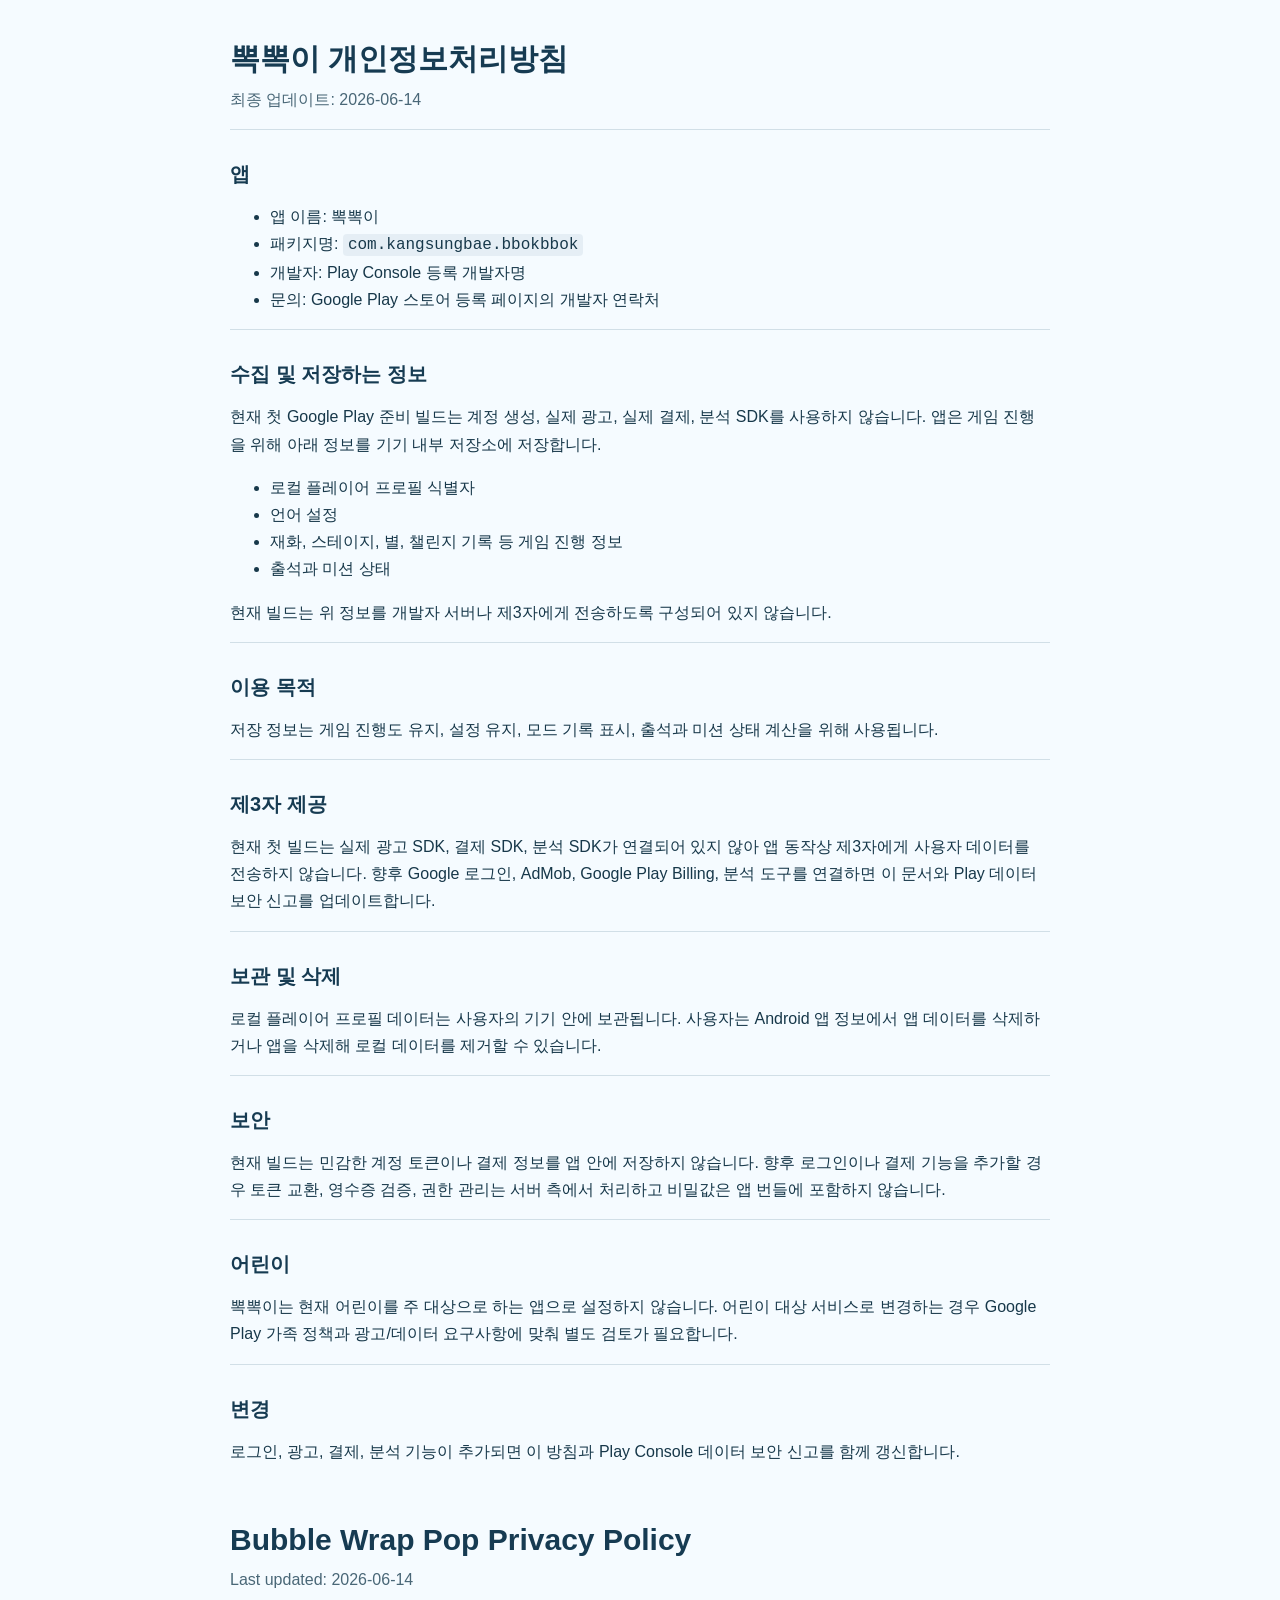
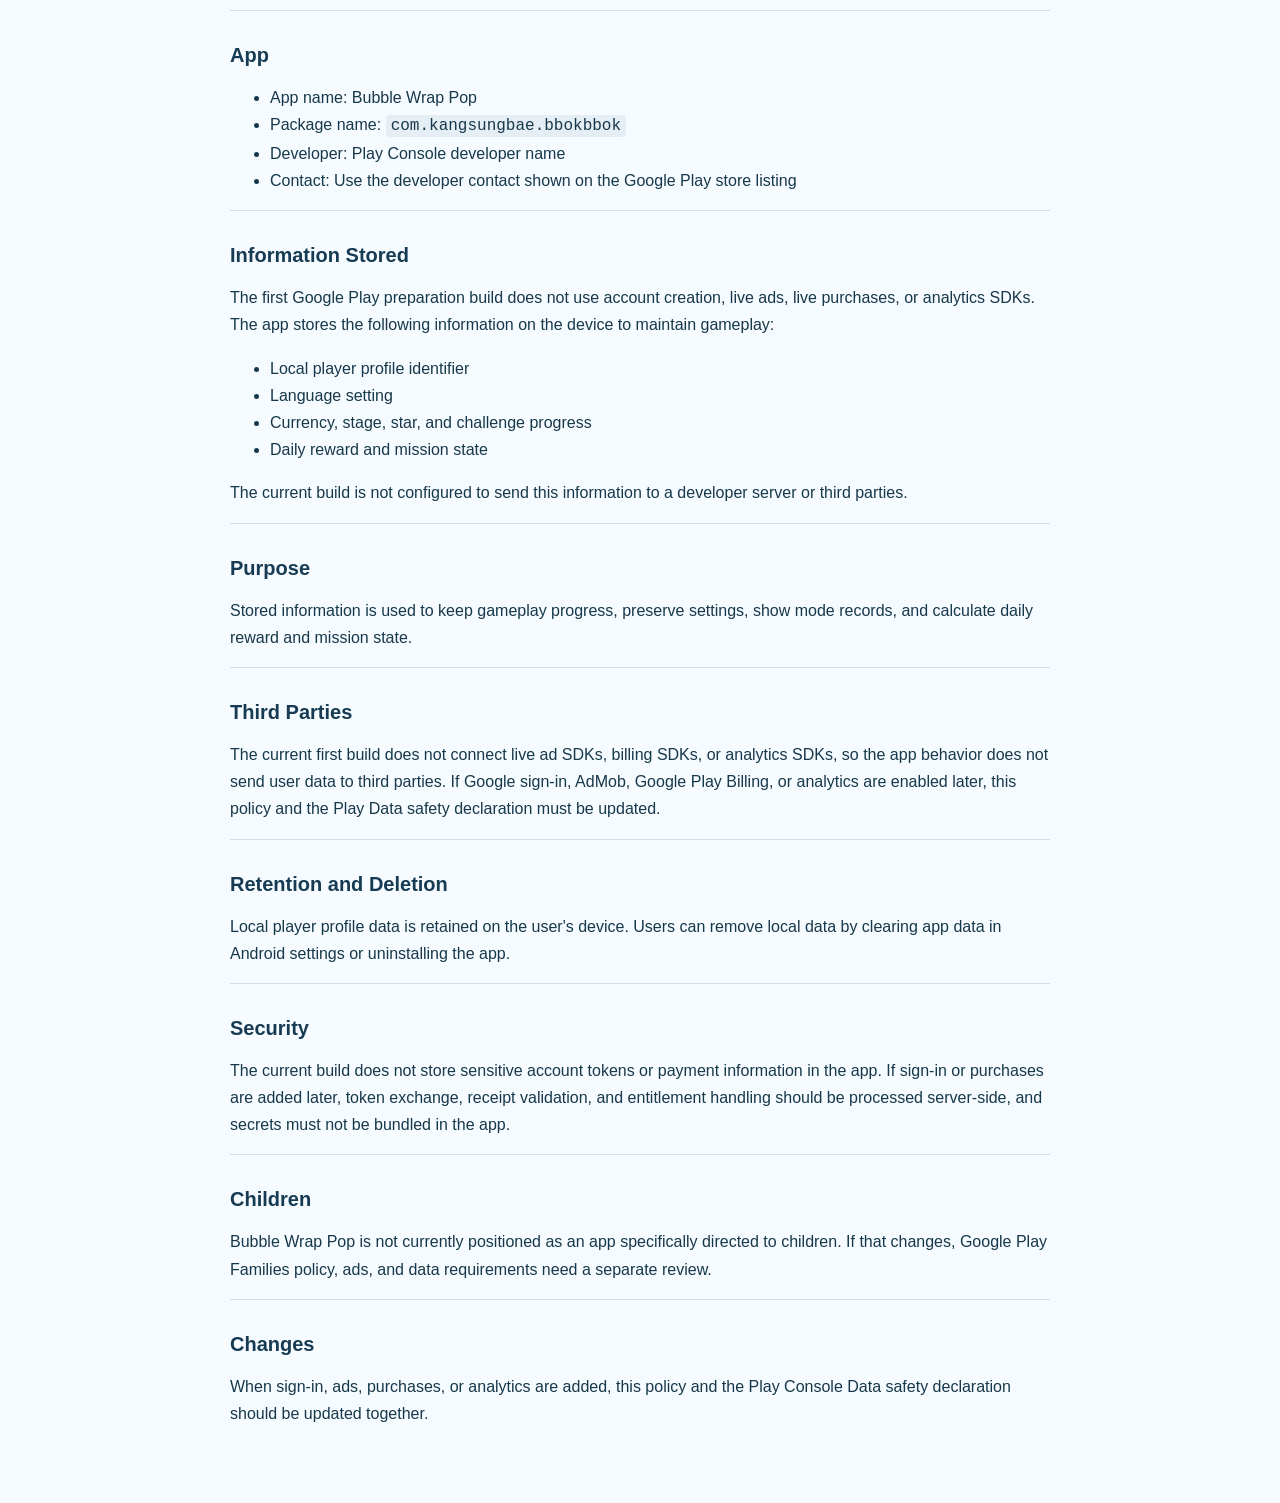
==== privacy-policy.html @ 3cdacb24 "Deploy Google Play release prep build" ====
<!doctype html>
<html lang="ko">
  <head>
    <meta charset="utf-8" />
    <meta name="viewport" content="width=device-width, initial-scale=1" />
    <title>뽁뽁이 개인정보처리방침</title>
    <style>
      :root {
        color: #17384a;
        background: #f5fbff;
        font-family: -apple-system, BlinkMacSystemFont, "Segoe UI", sans-serif;
      }
      body {
        margin: 0;
      }
      main {
        box-sizing: border-box;
        margin: 0 auto;
        max-width: 860px;
        padding: 40px 20px 64px;
      }
      h1, h2 {
        color: #163b52;
        line-height: 1.25;
      }
      h1 {
        font-size: 30px;
        margin: 0 0 8px;
      }
      h2 {
        font-size: 20px;
        margin: 32px 0 10px;
      }
      p, li {
        font-size: 16px;
        line-height: 1.7;
      }
      .updated {
        color: #496777;
        margin-top: 0;
      }
      section {
        border-top: 1px solid rgba(44, 95, 122, 0.18);
      }
      code {
        background: rgba(44, 95, 122, 0.08);
        border-radius: 4px;
        padding: 2px 5px;
      }
      .english {
        margin-top: 56px;
      }
    </style>
  </head>
  <body>
    <main>
      <h1>뽁뽁이 개인정보처리방침</h1>
      <p class="updated">최종 업데이트: 2026-06-14</p>

      <section>
        <h2>앱</h2>
        <ul>
          <li>앱 이름: 뽁뽁이</li>
          <li>패키지명: <code>com.kangsungbae.bbokbbok</code></li>
          <li>개발자: Play Console 등록 개발자명</li>
          <li>문의: Google Play 스토어 등록 페이지의 개발자 연락처</li>
        </ul>
      </section>

      <section>
        <h2>수집 및 저장하는 정보</h2>
        <p>현재 첫 Google Play 준비 빌드는 계정 생성, 실제 광고, 실제 결제, 분석 SDK를 사용하지 않습니다. 앱은 게임 진행을 위해 아래 정보를 기기 내부 저장소에 저장합니다.</p>
        <ul>
          <li>로컬 플레이어 프로필 식별자</li>
          <li>언어 설정</li>
          <li>재화, 스테이지, 별, 챌린지 기록 등 게임 진행 정보</li>
          <li>출석과 미션 상태</li>
        </ul>
        <p>현재 빌드는 위 정보를 개발자 서버나 제3자에게 전송하도록 구성되어 있지 않습니다.</p>
      </section>

      <section>
        <h2>이용 목적</h2>
        <p>저장 정보는 게임 진행도 유지, 설정 유지, 모드 기록 표시, 출석과 미션 상태 계산을 위해 사용됩니다.</p>
      </section>

      <section>
        <h2>제3자 제공</h2>
        <p>현재 첫 빌드는 실제 광고 SDK, 결제 SDK, 분석 SDK가 연결되어 있지 않아 앱 동작상 제3자에게 사용자 데이터를 전송하지 않습니다. 향후 Google 로그인, AdMob, Google Play Billing, 분석 도구를 연결하면 이 문서와 Play 데이터 보안 신고를 업데이트합니다.</p>
      </section>

      <section>
        <h2>보관 및 삭제</h2>
        <p>로컬 플레이어 프로필 데이터는 사용자의 기기 안에 보관됩니다. 사용자는 Android 앱 정보에서 앱 데이터를 삭제하거나 앱을 삭제해 로컬 데이터를 제거할 수 있습니다.</p>
      </section>

      <section>
        <h2>보안</h2>
        <p>현재 빌드는 민감한 계정 토큰이나 결제 정보를 앱 안에 저장하지 않습니다. 향후 로그인이나 결제 기능을 추가할 경우 토큰 교환, 영수증 검증, 권한 관리는 서버 측에서 처리하고 비밀값은 앱 번들에 포함하지 않습니다.</p>
      </section>

      <section>
        <h2>어린이</h2>
        <p>뽁뽁이는 현재 어린이를 주 대상으로 하는 앱으로 설정하지 않습니다. 어린이 대상 서비스로 변경하는 경우 Google Play 가족 정책과 광고/데이터 요구사항에 맞춰 별도 검토가 필요합니다.</p>
      </section>

      <section>
        <h2>변경</h2>
        <p>로그인, 광고, 결제, 분석 기능이 추가되면 이 방침과 Play Console 데이터 보안 신고를 함께 갱신합니다.</p>
      </section>

      <div class="english" lang="en">
        <h1>Bubble Wrap Pop Privacy Policy</h1>
        <p class="updated">Last updated: 2026-06-14</p>

        <section>
          <h2>App</h2>
          <ul>
            <li>App name: Bubble Wrap Pop</li>
            <li>Package name: <code>com.kangsungbae.bbokbbok</code></li>
            <li>Developer: Play Console developer name</li>
            <li>Contact: Use the developer contact shown on the Google Play store listing</li>
          </ul>
        </section>

        <section>
          <h2>Information Stored</h2>
          <p>The first Google Play preparation build does not use account creation, live ads, live purchases, or analytics SDKs. The app stores the following information on the device to maintain gameplay:</p>
          <ul>
            <li>Local player profile identifier</li>
            <li>Language setting</li>
            <li>Currency, stage, star, and challenge progress</li>
            <li>Daily reward and mission state</li>
          </ul>
          <p>The current build is not configured to send this information to a developer server or third parties.</p>
        </section>

        <section>
          <h2>Purpose</h2>
          <p>Stored information is used to keep gameplay progress, preserve settings, show mode records, and calculate daily reward and mission state.</p>
        </section>

        <section>
          <h2>Third Parties</h2>
          <p>The current first build does not connect live ad SDKs, billing SDKs, or analytics SDKs, so the app behavior does not send user data to third parties. If Google sign-in, AdMob, Google Play Billing, or analytics are enabled later, this policy and the Play Data safety declaration must be updated.</p>
        </section>

        <section>
          <h2>Retention and Deletion</h2>
          <p>Local player profile data is retained on the user's device. Users can remove local data by clearing app data in Android settings or uninstalling the app.</p>
        </section>

        <section>
          <h2>Security</h2>
          <p>The current build does not store sensitive account tokens or payment information in the app. If sign-in or purchases are added later, token exchange, receipt validation, and entitlement handling should be processed server-side, and secrets must not be bundled in the app.</p>
        </section>

        <section>
          <h2>Children</h2>
          <p>Bubble Wrap Pop is not currently positioned as an app specifically directed to children. If that changes, Google Play Families policy, ads, and data requirements need a separate review.</p>
        </section>

        <section>
          <h2>Changes</h2>
          <p>When sign-in, ads, purchases, or analytics are added, this policy and the Play Console Data safety declaration should be updated together.</p>
        </section>
      </div>
    </main>
  </body>
</html>
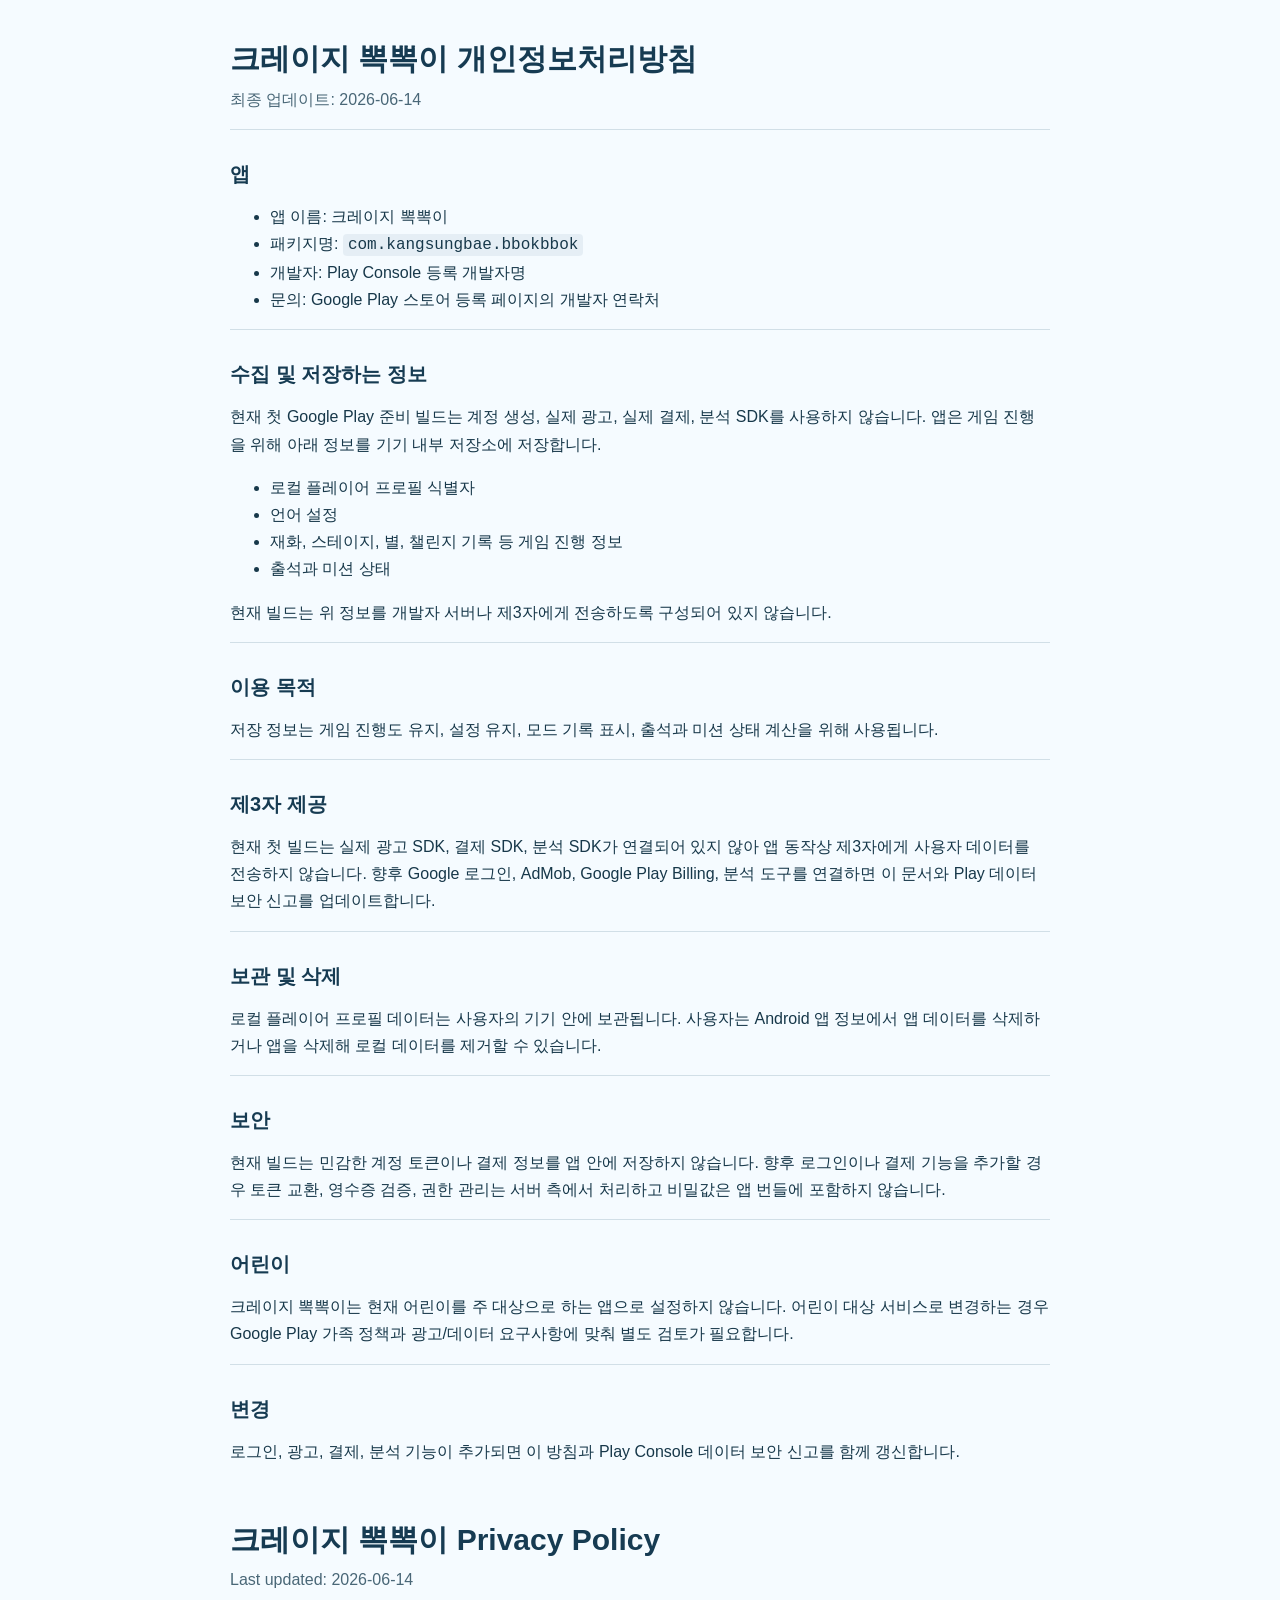
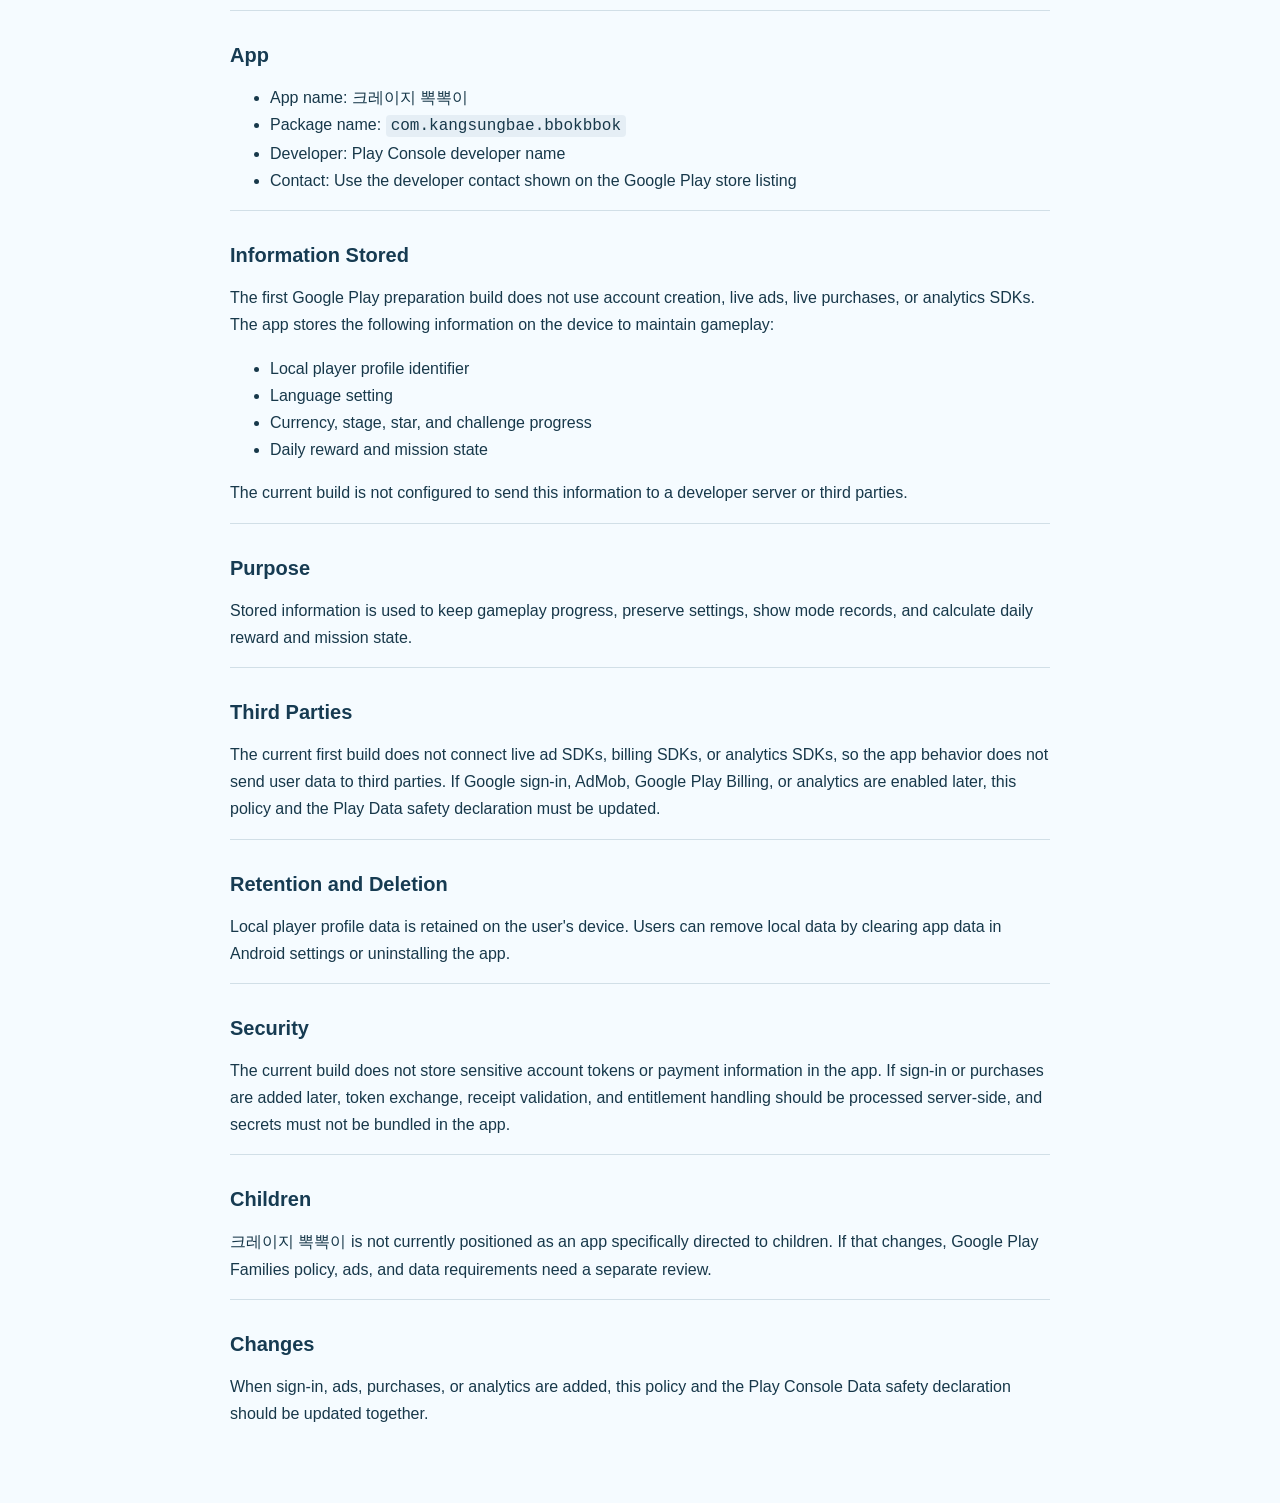
==== commit 1a50fc9e: "Deploy home logo title fix" ====
--- a/privacy-policy.html
+++ b/privacy-policy.html
@@ -3,7 +3,7 @@
   <head>
     <meta charset="utf-8" />
     <meta name="viewport" content="width=device-width, initial-scale=1" />
-    <title>뽁뽁이 개인정보처리방침</title>
+    <title>크레이지 뽁뽁이 개인정보처리방침</title>
     <style>
       :root {
         color: #17384a;
@@ -54,13 +54,13 @@
   </head>
   <body>
     <main>
-      <h1>뽁뽁이 개인정보처리방침</h1>
+      <h1>크레이지 뽁뽁이 개인정보처리방침</h1>
       <p class="updated">최종 업데이트: 2026-06-14</p>
 
       <section>
         <h2>앱</h2>
         <ul>
-          <li>앱 이름: 뽁뽁이</li>
+          <li>앱 이름: 크레이지 뽁뽁이</li>
           <li>패키지명: <code>com.kangsungbae.bbokbbok</code></li>
           <li>개발자: Play Console 등록 개발자명</li>
           <li>문의: Google Play 스토어 등록 페이지의 개발자 연락처</li>
@@ -101,7 +101,7 @@
 
       <section>
         <h2>어린이</h2>
-        <p>뽁뽁이는 현재 어린이를 주 대상으로 하는 앱으로 설정하지 않습니다. 어린이 대상 서비스로 변경하는 경우 Google Play 가족 정책과 광고/데이터 요구사항에 맞춰 별도 검토가 필요합니다.</p>
+        <p>크레이지 뽁뽁이는 현재 어린이를 주 대상으로 하는 앱으로 설정하지 않습니다. 어린이 대상 서비스로 변경하는 경우 Google Play 가족 정책과 광고/데이터 요구사항에 맞춰 별도 검토가 필요합니다.</p>
       </section>
 
       <section>
@@ -110,13 +110,13 @@
       </section>
 
       <div class="english" lang="en">
-        <h1>Bubble Wrap Pop Privacy Policy</h1>
+        <h1>크레이지 뽁뽁이 Privacy Policy</h1>
         <p class="updated">Last updated: 2026-06-14</p>
 
         <section>
           <h2>App</h2>
           <ul>
-            <li>App name: Bubble Wrap Pop</li>
+            <li>App name: 크레이지 뽁뽁이</li>
             <li>Package name: <code>com.kangsungbae.bbokbbok</code></li>
             <li>Developer: Play Console developer name</li>
             <li>Contact: Use the developer contact shown on the Google Play store listing</li>
@@ -157,7 +157,7 @@
 
         <section>
           <h2>Children</h2>
-          <p>Bubble Wrap Pop is not currently positioned as an app specifically directed to children. If that changes, Google Play Families policy, ads, and data requirements need a separate review.</p>
+          <p>크레이지 뽁뽁이 is not currently positioned as an app specifically directed to children. If that changes, Google Play Families policy, ads, and data requirements need a separate review.</p>
         </section>
 
         <section>
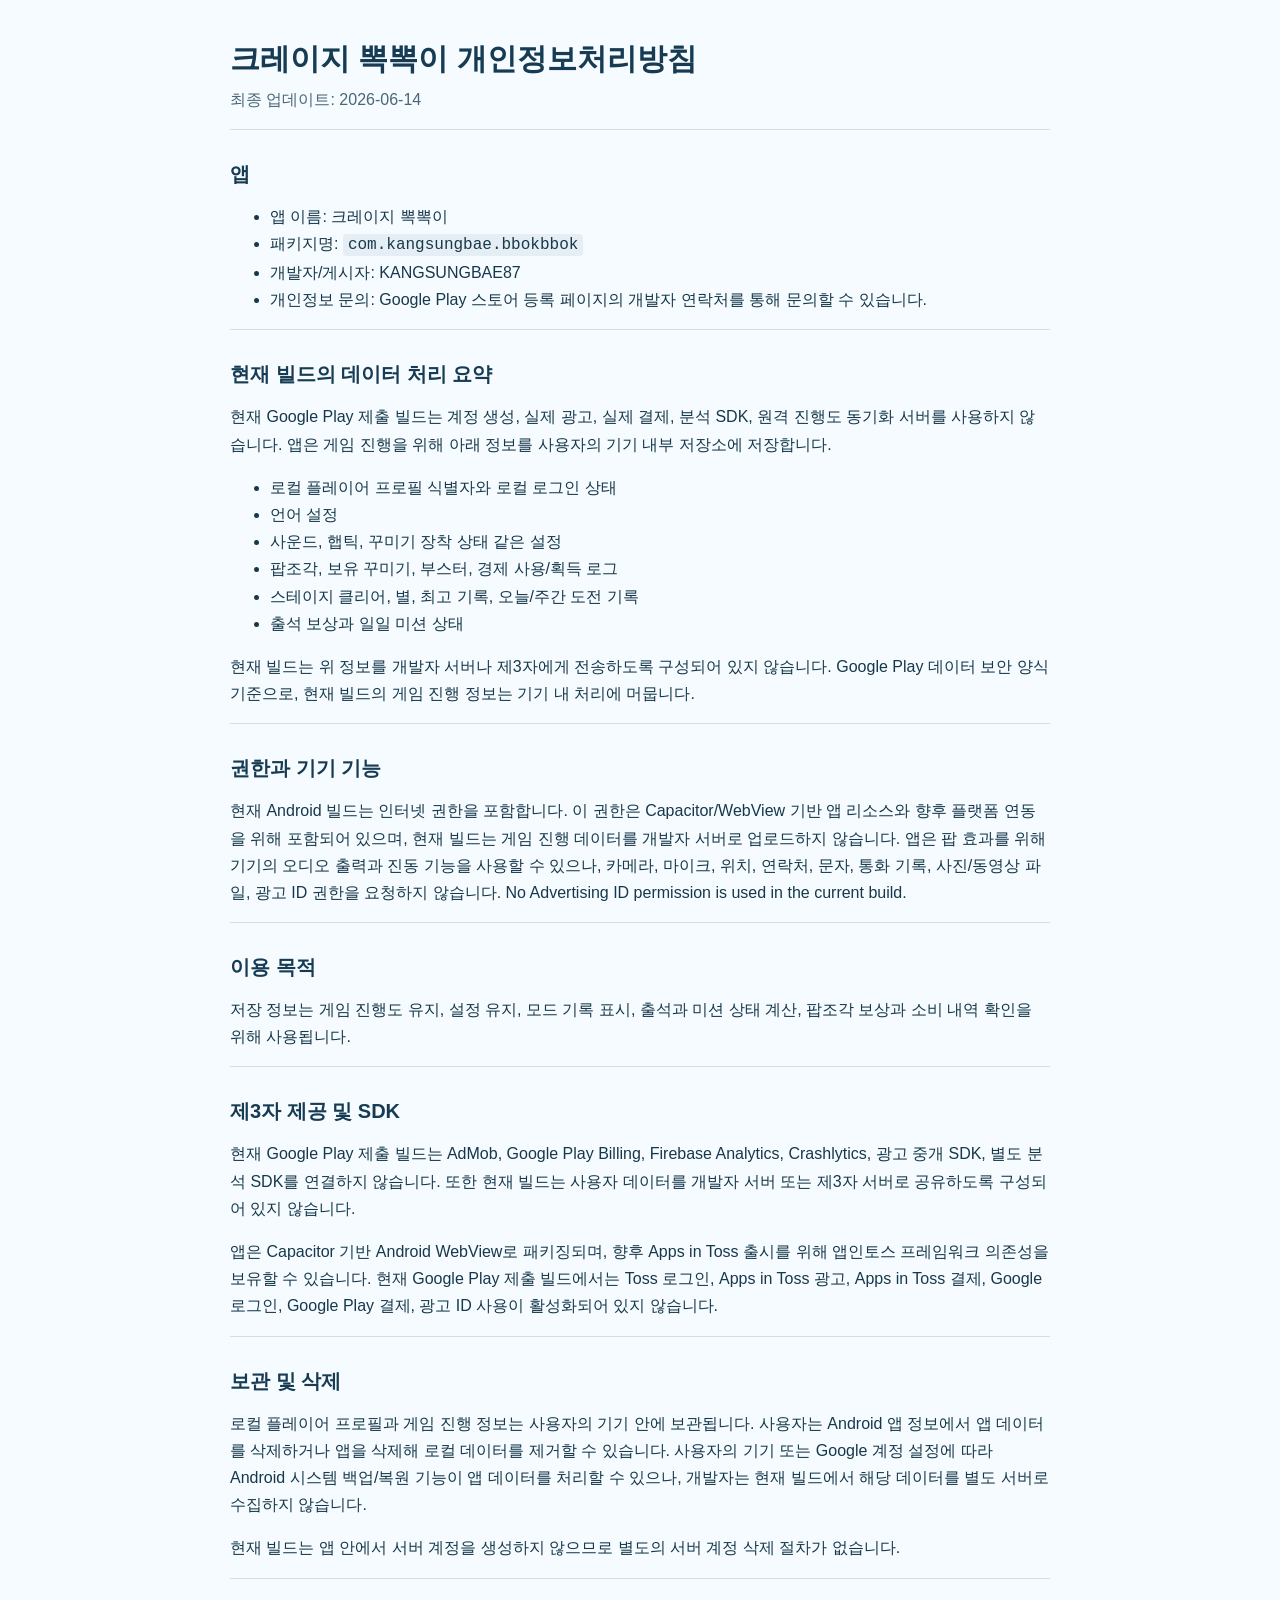
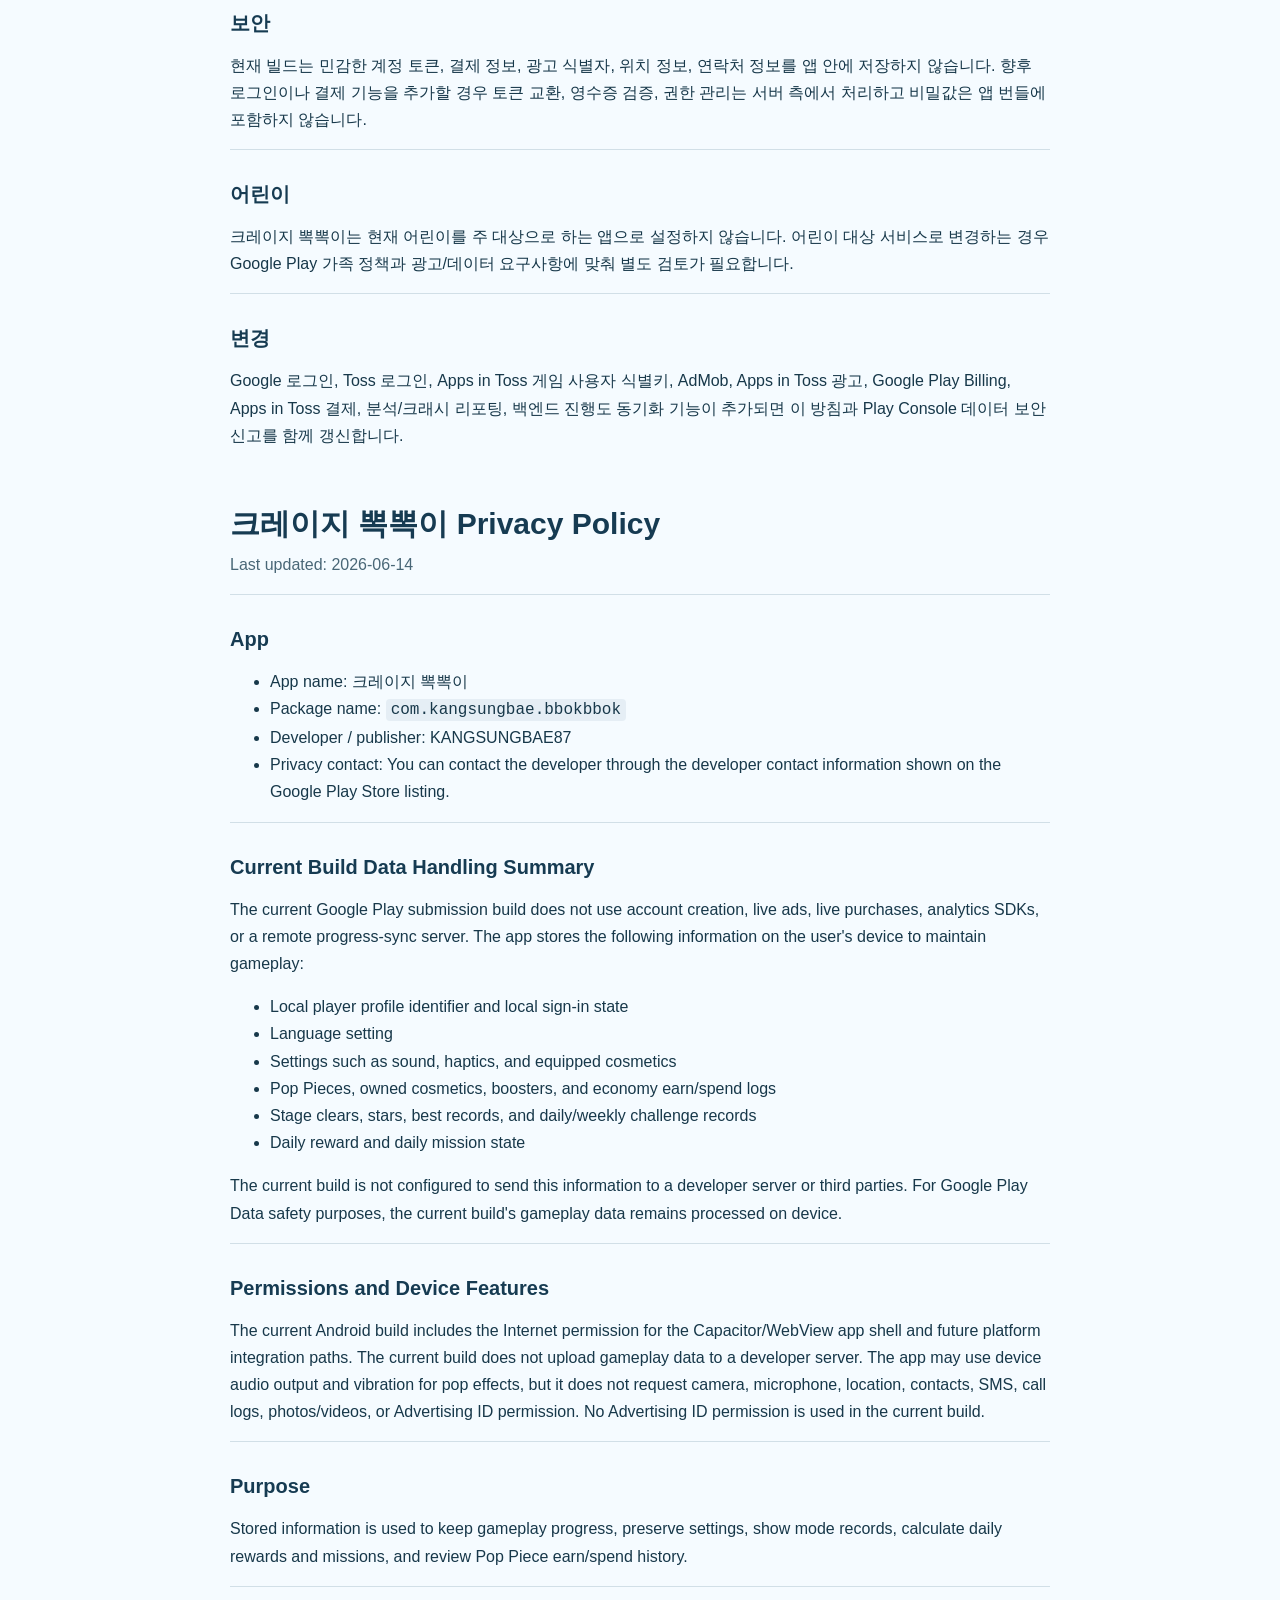
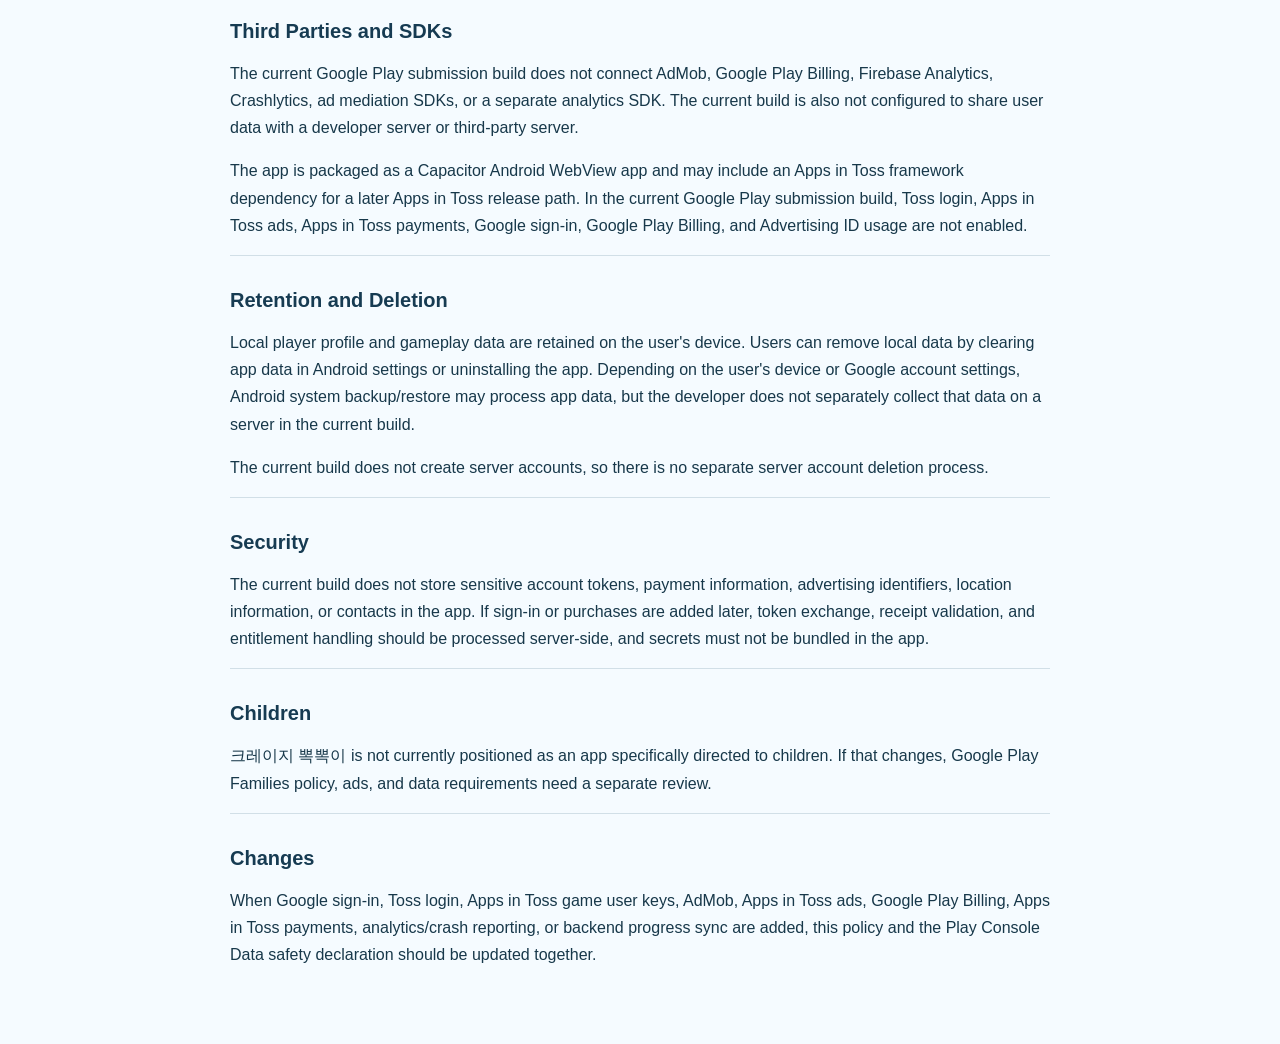
==== commit eb372b0f: "Update Google Play privacy policy" ====
--- a/privacy-policy.html
+++ b/privacy-policy.html
@@ -62,41 +62,50 @@
         <ul>
           <li>앱 이름: 크레이지 뽁뽁이</li>
           <li>패키지명: <code>com.kangsungbae.bbokbbok</code></li>
-          <li>개발자: Play Console 등록 개발자명</li>
-          <li>문의: Google Play 스토어 등록 페이지의 개발자 연락처</li>
+          <li>개발자/게시자: KANGSUNGBAE87</li>
+          <li>개인정보 문의: Google Play 스토어 등록 페이지의 개발자 연락처를 통해 문의할 수 있습니다.</li>
         </ul>
       </section>
 
       <section>
-        <h2>수집 및 저장하는 정보</h2>
-        <p>현재 첫 Google Play 준비 빌드는 계정 생성, 실제 광고, 실제 결제, 분석 SDK를 사용하지 않습니다. 앱은 게임 진행을 위해 아래 정보를 기기 내부 저장소에 저장합니다.</p>
+        <h2>현재 빌드의 데이터 처리 요약</h2>
+        <p>현재 Google Play 제출 빌드는 계정 생성, 실제 광고, 실제 결제, 분석 SDK, 원격 진행도 동기화 서버를 사용하지 않습니다. 앱은 게임 진행을 위해 아래 정보를 사용자의 기기 내부 저장소에 저장합니다.</p>
         <ul>
-          <li>로컬 플레이어 프로필 식별자</li>
+          <li>로컬 플레이어 프로필 식별자와 로컬 로그인 상태</li>
           <li>언어 설정</li>
-          <li>재화, 스테이지, 별, 챌린지 기록 등 게임 진행 정보</li>
-          <li>출석과 미션 상태</li>
+          <li>사운드, 햅틱, 꾸미기 장착 상태 같은 설정</li>
+          <li>팝조각, 보유 꾸미기, 부스터, 경제 사용/획득 로그</li>
+          <li>스테이지 클리어, 별, 최고 기록, 오늘/주간 도전 기록</li>
+          <li>출석 보상과 일일 미션 상태</li>
         </ul>
-        <p>현재 빌드는 위 정보를 개발자 서버나 제3자에게 전송하도록 구성되어 있지 않습니다.</p>
+        <p>현재 빌드는 위 정보를 개발자 서버나 제3자에게 전송하도록 구성되어 있지 않습니다. Google Play 데이터 보안 양식 기준으로, 현재 빌드의 게임 진행 정보는 기기 내 처리에 머뭅니다.</p>
+      </section>
+
+      <section>
+        <h2>권한과 기기 기능</h2>
+        <p>현재 Android 빌드는 인터넷 권한을 포함합니다. 이 권한은 Capacitor/WebView 기반 앱 리소스와 향후 플랫폼 연동을 위해 포함되어 있으며, 현재 빌드는 게임 진행 데이터를 개발자 서버로 업로드하지 않습니다. 앱은 팝 효과를 위해 기기의 오디오 출력과 진동 기능을 사용할 수 있으나, 카메라, 마이크, 위치, 연락처, 문자, 통화 기록, 사진/동영상 파일, 광고 ID 권한을 요청하지 않습니다. No Advertising ID permission is used in the current build.</p>
       </section>
 
       <section>
         <h2>이용 목적</h2>
-        <p>저장 정보는 게임 진행도 유지, 설정 유지, 모드 기록 표시, 출석과 미션 상태 계산을 위해 사용됩니다.</p>
+        <p>저장 정보는 게임 진행도 유지, 설정 유지, 모드 기록 표시, 출석과 미션 상태 계산, 팝조각 보상과 소비 내역 확인을 위해 사용됩니다.</p>
       </section>
 
       <section>
-        <h2>제3자 제공</h2>
-        <p>현재 첫 빌드는 실제 광고 SDK, 결제 SDK, 분석 SDK가 연결되어 있지 않아 앱 동작상 제3자에게 사용자 데이터를 전송하지 않습니다. 향후 Google 로그인, AdMob, Google Play Billing, 분석 도구를 연결하면 이 문서와 Play 데이터 보안 신고를 업데이트합니다.</p>
+        <h2>제3자 제공 및 SDK</h2>
+        <p>현재 Google Play 제출 빌드는 AdMob, Google Play Billing, Firebase Analytics, Crashlytics, 광고 중개 SDK, 별도 분석 SDK를 연결하지 않습니다. 또한 현재 빌드는 사용자 데이터를 개발자 서버 또는 제3자 서버로 공유하도록 구성되어 있지 않습니다.</p>
+        <p>앱은 Capacitor 기반 Android WebView로 패키징되며, 향후 Apps in Toss 출시를 위해 앱인토스 프레임워크 의존성을 보유할 수 있습니다. 현재 Google Play 제출 빌드에서는 Toss 로그인, Apps in Toss 광고, Apps in Toss 결제, Google 로그인, Google Play 결제, 광고 ID 사용이 활성화되어 있지 않습니다.</p>
       </section>
 
       <section>
         <h2>보관 및 삭제</h2>
-        <p>로컬 플레이어 프로필 데이터는 사용자의 기기 안에 보관됩니다. 사용자는 Android 앱 정보에서 앱 데이터를 삭제하거나 앱을 삭제해 로컬 데이터를 제거할 수 있습니다.</p>
+        <p>로컬 플레이어 프로필과 게임 진행 정보는 사용자의 기기 안에 보관됩니다. 사용자는 Android 앱 정보에서 앱 데이터를 삭제하거나 앱을 삭제해 로컬 데이터를 제거할 수 있습니다. 사용자의 기기 또는 Google 계정 설정에 따라 Android 시스템 백업/복원 기능이 앱 데이터를 처리할 수 있으나, 개발자는 현재 빌드에서 해당 데이터를 별도 서버로 수집하지 않습니다.</p>
+        <p>현재 빌드는 앱 안에서 서버 계정을 생성하지 않으므로 별도의 서버 계정 삭제 절차가 없습니다.</p>
       </section>
 
       <section>
         <h2>보안</h2>
-        <p>현재 빌드는 민감한 계정 토큰이나 결제 정보를 앱 안에 저장하지 않습니다. 향후 로그인이나 결제 기능을 추가할 경우 토큰 교환, 영수증 검증, 권한 관리는 서버 측에서 처리하고 비밀값은 앱 번들에 포함하지 않습니다.</p>
+        <p>현재 빌드는 민감한 계정 토큰, 결제 정보, 광고 식별자, 위치 정보, 연락처 정보를 앱 안에 저장하지 않습니다. 향후 로그인이나 결제 기능을 추가할 경우 토큰 교환, 영수증 검증, 권한 관리는 서버 측에서 처리하고 비밀값은 앱 번들에 포함하지 않습니다.</p>
       </section>
 
       <section>
@@ -106,7 +115,7 @@
 
       <section>
         <h2>변경</h2>
-        <p>로그인, 광고, 결제, 분석 기능이 추가되면 이 방침과 Play Console 데이터 보안 신고를 함께 갱신합니다.</p>
+        <p>Google 로그인, Toss 로그인, Apps in Toss 게임 사용자 식별키, AdMob, Apps in Toss 광고, Google Play Billing, Apps in Toss 결제, 분석/크래시 리포팅, 백엔드 진행도 동기화 기능이 추가되면 이 방침과 Play Console 데이터 보안 신고를 함께 갱신합니다.</p>
       </section>
 
       <div class="english" lang="en">
@@ -118,41 +127,50 @@
           <ul>
             <li>App name: 크레이지 뽁뽁이</li>
             <li>Package name: <code>com.kangsungbae.bbokbbok</code></li>
-            <li>Developer: Play Console developer name</li>
-            <li>Contact: Use the developer contact shown on the Google Play store listing</li>
+            <li>Developer / publisher: KANGSUNGBAE87</li>
+            <li>Privacy contact: You can contact the developer through the developer contact information shown on the Google Play Store listing.</li>
           </ul>
         </section>
 
         <section>
-          <h2>Information Stored</h2>
-          <p>The first Google Play preparation build does not use account creation, live ads, live purchases, or analytics SDKs. The app stores the following information on the device to maintain gameplay:</p>
+          <h2>Current Build Data Handling Summary</h2>
+          <p>The current Google Play submission build does not use account creation, live ads, live purchases, analytics SDKs, or a remote progress-sync server. The app stores the following information on the user's device to maintain gameplay:</p>
           <ul>
-            <li>Local player profile identifier</li>
+            <li>Local player profile identifier and local sign-in state</li>
             <li>Language setting</li>
-            <li>Currency, stage, star, and challenge progress</li>
-            <li>Daily reward and mission state</li>
+            <li>Settings such as sound, haptics, and equipped cosmetics</li>
+            <li>Pop Pieces, owned cosmetics, boosters, and economy earn/spend logs</li>
+            <li>Stage clears, stars, best records, and daily/weekly challenge records</li>
+            <li>Daily reward and daily mission state</li>
           </ul>
-          <p>The current build is not configured to send this information to a developer server or third parties.</p>
+          <p>The current build is not configured to send this information to a developer server or third parties. For Google Play Data safety purposes, the current build's gameplay data remains processed on device.</p>
+        </section>
+
+        <section>
+          <h2>Permissions and Device Features</h2>
+          <p>The current Android build includes the Internet permission for the Capacitor/WebView app shell and future platform integration paths. The current build does not upload gameplay data to a developer server. The app may use device audio output and vibration for pop effects, but it does not request camera, microphone, location, contacts, SMS, call logs, photos/videos, or Advertising ID permission. No Advertising ID permission is used in the current build.</p>
         </section>
 
         <section>
           <h2>Purpose</h2>
-          <p>Stored information is used to keep gameplay progress, preserve settings, show mode records, and calculate daily reward and mission state.</p>
+          <p>Stored information is used to keep gameplay progress, preserve settings, show mode records, calculate daily rewards and missions, and review Pop Piece earn/spend history.</p>
         </section>
 
         <section>
-          <h2>Third Parties</h2>
-          <p>The current first build does not connect live ad SDKs, billing SDKs, or analytics SDKs, so the app behavior does not send user data to third parties. If Google sign-in, AdMob, Google Play Billing, or analytics are enabled later, this policy and the Play Data safety declaration must be updated.</p>
+          <h2>Third Parties and SDKs</h2>
+          <p>The current Google Play submission build does not connect AdMob, Google Play Billing, Firebase Analytics, Crashlytics, ad mediation SDKs, or a separate analytics SDK. The current build is also not configured to share user data with a developer server or third-party server.</p>
+          <p>The app is packaged as a Capacitor Android WebView app and may include an Apps in Toss framework dependency for a later Apps in Toss release path. In the current Google Play submission build, Toss login, Apps in Toss ads, Apps in Toss payments, Google sign-in, Google Play Billing, and Advertising ID usage are not enabled.</p>
         </section>
 
         <section>
           <h2>Retention and Deletion</h2>
-          <p>Local player profile data is retained on the user's device. Users can remove local data by clearing app data in Android settings or uninstalling the app.</p>
+          <p>Local player profile and gameplay data are retained on the user's device. Users can remove local data by clearing app data in Android settings or uninstalling the app. Depending on the user's device or Google account settings, Android system backup/restore may process app data, but the developer does not separately collect that data on a server in the current build.</p>
+          <p>The current build does not create server accounts, so there is no separate server account deletion process.</p>
         </section>
 
         <section>
           <h2>Security</h2>
-          <p>The current build does not store sensitive account tokens or payment information in the app. If sign-in or purchases are added later, token exchange, receipt validation, and entitlement handling should be processed server-side, and secrets must not be bundled in the app.</p>
+          <p>The current build does not store sensitive account tokens, payment information, advertising identifiers, location information, or contacts in the app. If sign-in or purchases are added later, token exchange, receipt validation, and entitlement handling should be processed server-side, and secrets must not be bundled in the app.</p>
         </section>
 
         <section>
@@ -162,7 +180,7 @@
 
         <section>
           <h2>Changes</h2>
-          <p>When sign-in, ads, purchases, or analytics are added, this policy and the Play Console Data safety declaration should be updated together.</p>
+          <p>When Google sign-in, Toss login, Apps in Toss game user keys, AdMob, Apps in Toss ads, Google Play Billing, Apps in Toss payments, analytics/crash reporting, or backend progress sync are added, this policy and the Play Console Data safety declaration should be updated together.</p>
         </section>
       </div>
     </main>
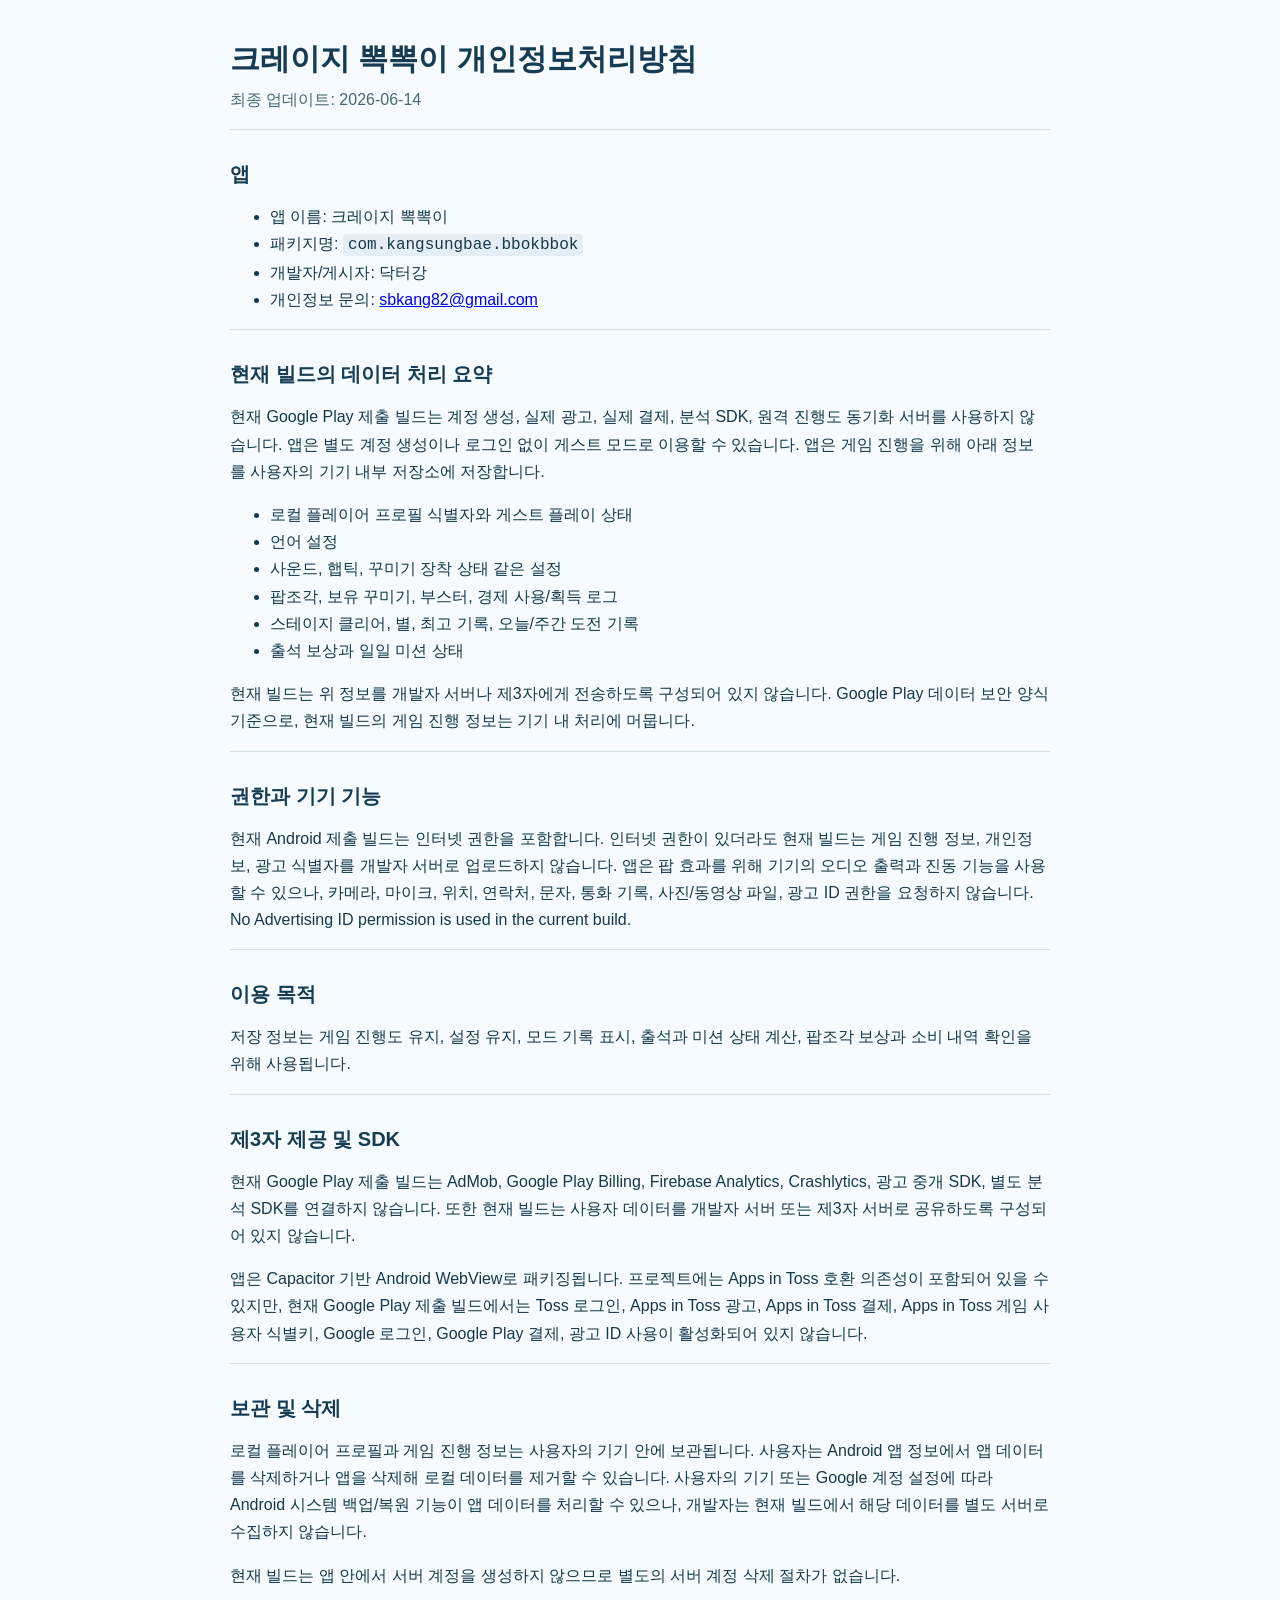
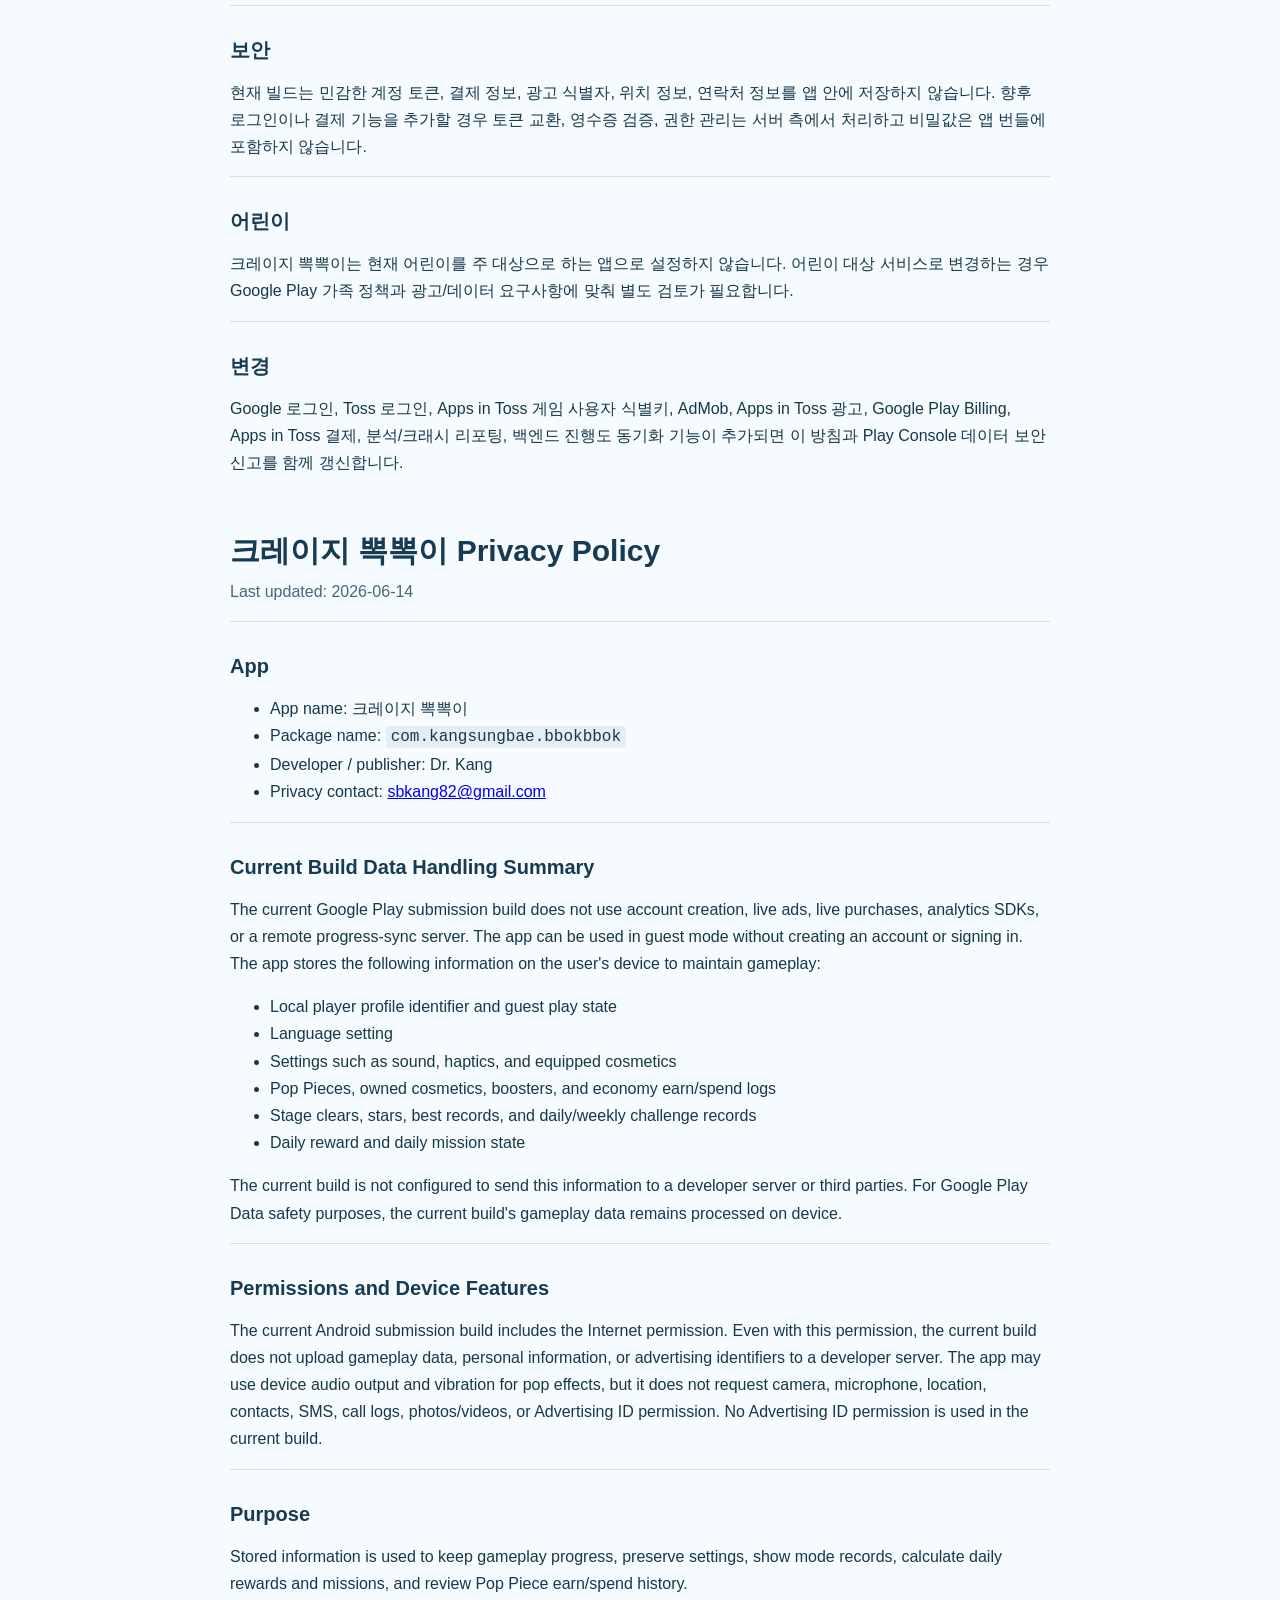
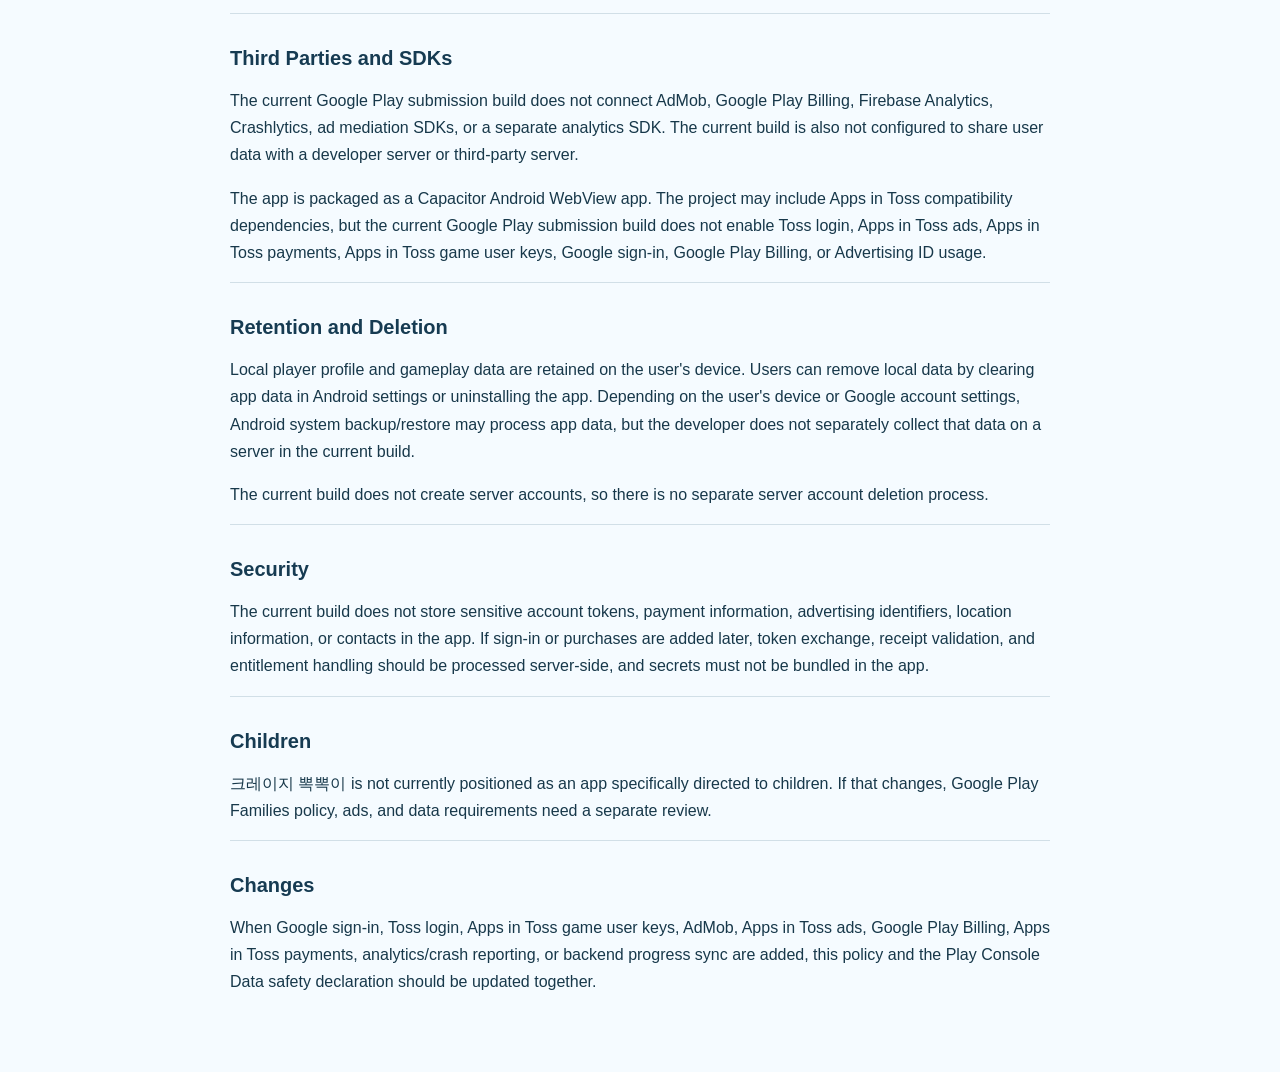
==== commit 50b3057f: "Update privacy policy contact and guest mode" ====
--- a/privacy-policy.html
+++ b/privacy-policy.html
@@ -62,16 +62,16 @@
         <ul>
           <li>앱 이름: 크레이지 뽁뽁이</li>
           <li>패키지명: <code>com.kangsungbae.bbokbbok</code></li>
-          <li>개발자/게시자: KANGSUNGBAE87</li>
-          <li>개인정보 문의: Google Play 스토어 등록 페이지의 개발자 연락처를 통해 문의할 수 있습니다.</li>
+          <li>개발자/게시자: 닥터강</li>
+          <li>개인정보 문의: <a href="mailto:sbkang82@gmail.com">sbkang82@gmail.com</a></li>
         </ul>
       </section>
 
       <section>
         <h2>현재 빌드의 데이터 처리 요약</h2>
-        <p>현재 Google Play 제출 빌드는 계정 생성, 실제 광고, 실제 결제, 분석 SDK, 원격 진행도 동기화 서버를 사용하지 않습니다. 앱은 게임 진행을 위해 아래 정보를 사용자의 기기 내부 저장소에 저장합니다.</p>
+        <p>현재 Google Play 제출 빌드는 계정 생성, 실제 광고, 실제 결제, 분석 SDK, 원격 진행도 동기화 서버를 사용하지 않습니다. 앱은 별도 계정 생성이나 로그인 없이 게스트 모드로 이용할 수 있습니다. 앱은 게임 진행을 위해 아래 정보를 사용자의 기기 내부 저장소에 저장합니다.</p>
         <ul>
-          <li>로컬 플레이어 프로필 식별자와 로컬 로그인 상태</li>
+          <li>로컬 플레이어 프로필 식별자와 게스트 플레이 상태</li>
           <li>언어 설정</li>
           <li>사운드, 햅틱, 꾸미기 장착 상태 같은 설정</li>
           <li>팝조각, 보유 꾸미기, 부스터, 경제 사용/획득 로그</li>
@@ -83,7 +83,7 @@
 
       <section>
         <h2>권한과 기기 기능</h2>
-        <p>현재 Android 빌드는 인터넷 권한을 포함합니다. 이 권한은 Capacitor/WebView 기반 앱 리소스와 향후 플랫폼 연동을 위해 포함되어 있으며, 현재 빌드는 게임 진행 데이터를 개발자 서버로 업로드하지 않습니다. 앱은 팝 효과를 위해 기기의 오디오 출력과 진동 기능을 사용할 수 있으나, 카메라, 마이크, 위치, 연락처, 문자, 통화 기록, 사진/동영상 파일, 광고 ID 권한을 요청하지 않습니다. No Advertising ID permission is used in the current build.</p>
+        <p>현재 Android 제출 빌드는 인터넷 권한을 포함합니다. 인터넷 권한이 있더라도 현재 빌드는 게임 진행 정보, 개인정보, 광고 식별자를 개발자 서버로 업로드하지 않습니다. 앱은 팝 효과를 위해 기기의 오디오 출력과 진동 기능을 사용할 수 있으나, 카메라, 마이크, 위치, 연락처, 문자, 통화 기록, 사진/동영상 파일, 광고 ID 권한을 요청하지 않습니다. No Advertising ID permission is used in the current build.</p>
       </section>
 
       <section>
@@ -94,7 +94,7 @@
       <section>
         <h2>제3자 제공 및 SDK</h2>
         <p>현재 Google Play 제출 빌드는 AdMob, Google Play Billing, Firebase Analytics, Crashlytics, 광고 중개 SDK, 별도 분석 SDK를 연결하지 않습니다. 또한 현재 빌드는 사용자 데이터를 개발자 서버 또는 제3자 서버로 공유하도록 구성되어 있지 않습니다.</p>
-        <p>앱은 Capacitor 기반 Android WebView로 패키징되며, 향후 Apps in Toss 출시를 위해 앱인토스 프레임워크 의존성을 보유할 수 있습니다. 현재 Google Play 제출 빌드에서는 Toss 로그인, Apps in Toss 광고, Apps in Toss 결제, Google 로그인, Google Play 결제, 광고 ID 사용이 활성화되어 있지 않습니다.</p>
+        <p>앱은 Capacitor 기반 Android WebView로 패키징됩니다. 프로젝트에는 Apps in Toss 호환 의존성이 포함되어 있을 수 있지만, 현재 Google Play 제출 빌드에서는 Toss 로그인, Apps in Toss 광고, Apps in Toss 결제, Apps in Toss 게임 사용자 식별키, Google 로그인, Google Play 결제, 광고 ID 사용이 활성화되어 있지 않습니다.</p>
       </section>
 
       <section>
@@ -127,16 +127,16 @@
           <ul>
             <li>App name: 크레이지 뽁뽁이</li>
             <li>Package name: <code>com.kangsungbae.bbokbbok</code></li>
-            <li>Developer / publisher: KANGSUNGBAE87</li>
-            <li>Privacy contact: You can contact the developer through the developer contact information shown on the Google Play Store listing.</li>
+          <li>Developer / publisher: Dr. Kang</li>
+          <li>Privacy contact: <a href="mailto:sbkang82@gmail.com">sbkang82@gmail.com</a></li>
           </ul>
         </section>
 
         <section>
           <h2>Current Build Data Handling Summary</h2>
-          <p>The current Google Play submission build does not use account creation, live ads, live purchases, analytics SDKs, or a remote progress-sync server. The app stores the following information on the user's device to maintain gameplay:</p>
+          <p>The current Google Play submission build does not use account creation, live ads, live purchases, analytics SDKs, or a remote progress-sync server. The app can be used in guest mode without creating an account or signing in. The app stores the following information on the user's device to maintain gameplay:</p>
           <ul>
-            <li>Local player profile identifier and local sign-in state</li>
+            <li>Local player profile identifier and guest play state</li>
             <li>Language setting</li>
             <li>Settings such as sound, haptics, and equipped cosmetics</li>
             <li>Pop Pieces, owned cosmetics, boosters, and economy earn/spend logs</li>
@@ -148,7 +148,7 @@
 
         <section>
           <h2>Permissions and Device Features</h2>
-          <p>The current Android build includes the Internet permission for the Capacitor/WebView app shell and future platform integration paths. The current build does not upload gameplay data to a developer server. The app may use device audio output and vibration for pop effects, but it does not request camera, microphone, location, contacts, SMS, call logs, photos/videos, or Advertising ID permission. No Advertising ID permission is used in the current build.</p>
+          <p>The current Android submission build includes the Internet permission. Even with this permission, the current build does not upload gameplay data, personal information, or advertising identifiers to a developer server. The app may use device audio output and vibration for pop effects, but it does not request camera, microphone, location, contacts, SMS, call logs, photos/videos, or Advertising ID permission. No Advertising ID permission is used in the current build.</p>
         </section>
 
         <section>
@@ -159,7 +159,7 @@
         <section>
           <h2>Third Parties and SDKs</h2>
           <p>The current Google Play submission build does not connect AdMob, Google Play Billing, Firebase Analytics, Crashlytics, ad mediation SDKs, or a separate analytics SDK. The current build is also not configured to share user data with a developer server or third-party server.</p>
-          <p>The app is packaged as a Capacitor Android WebView app and may include an Apps in Toss framework dependency for a later Apps in Toss release path. In the current Google Play submission build, Toss login, Apps in Toss ads, Apps in Toss payments, Google sign-in, Google Play Billing, and Advertising ID usage are not enabled.</p>
+          <p>The app is packaged as a Capacitor Android WebView app. The project may include Apps in Toss compatibility dependencies, but the current Google Play submission build does not enable Toss login, Apps in Toss ads, Apps in Toss payments, Apps in Toss game user keys, Google sign-in, Google Play Billing, or Advertising ID usage.</p>
         </section>
 
         <section>
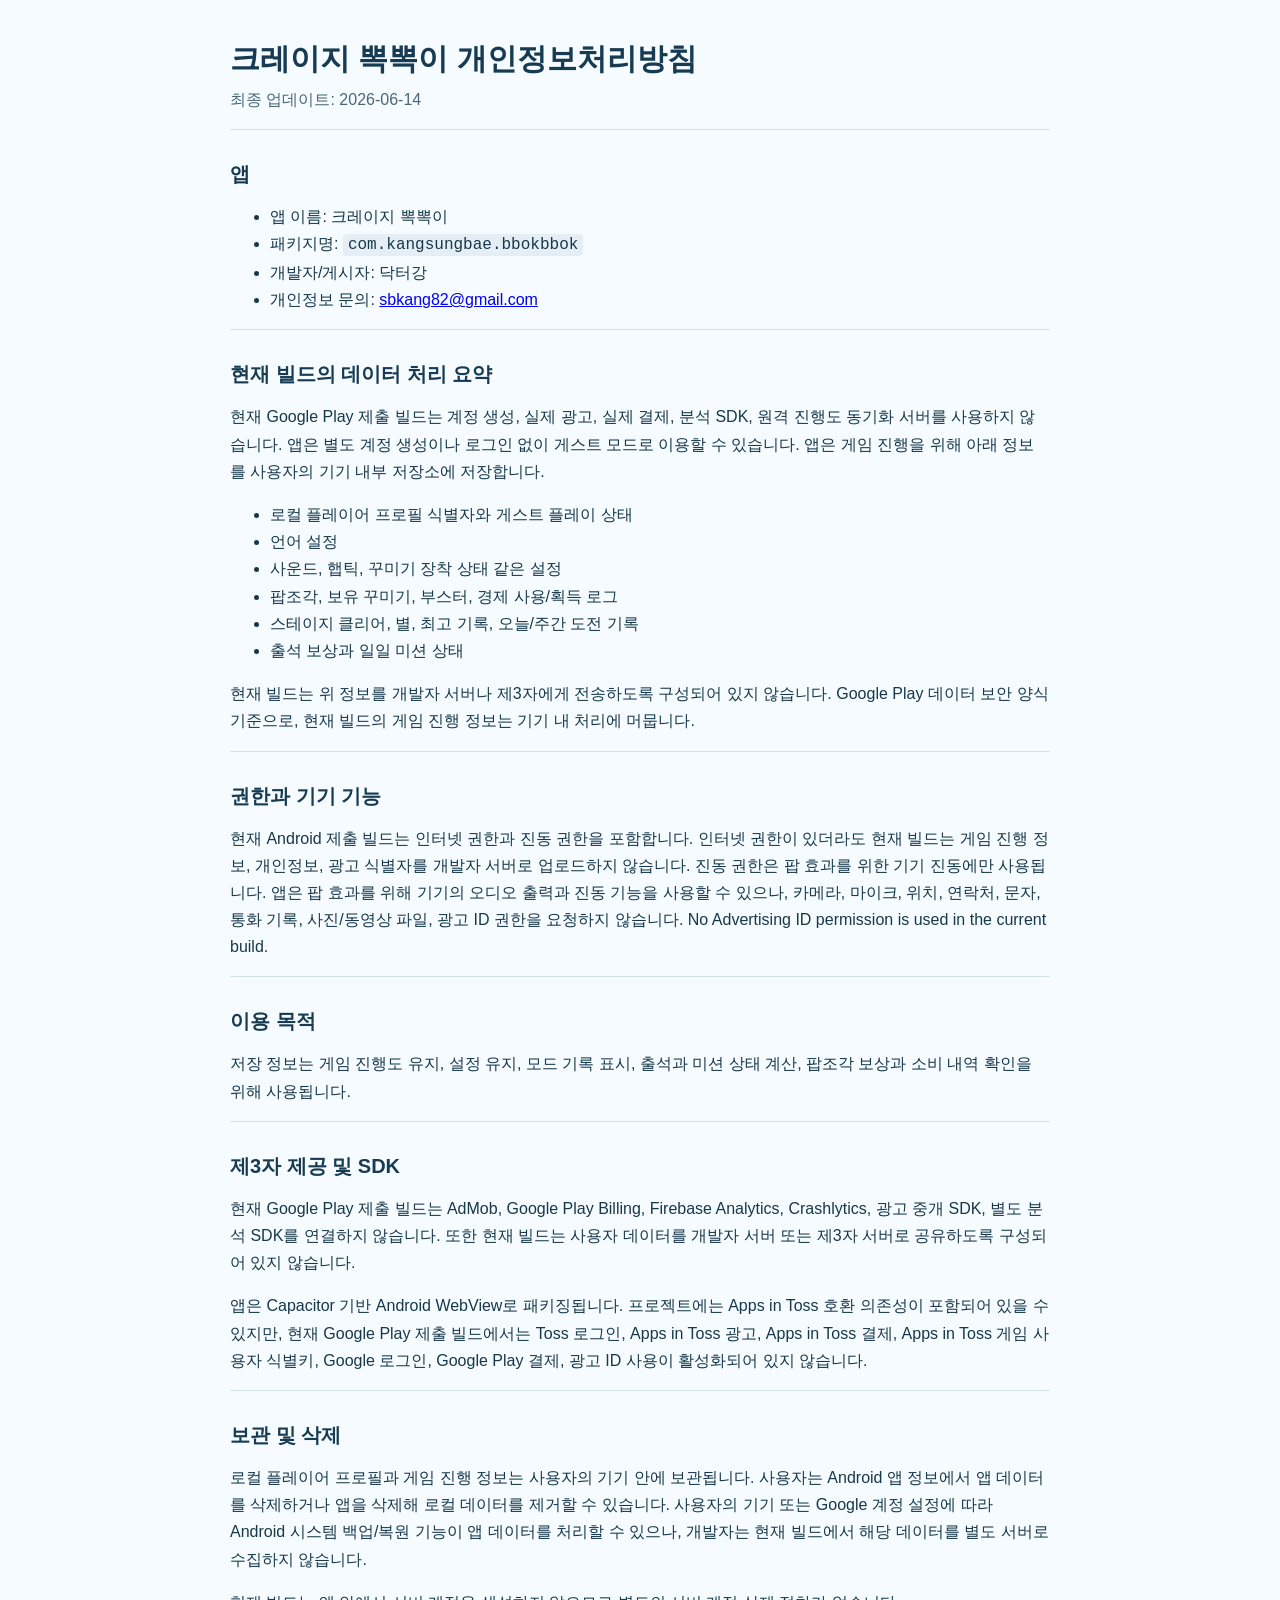
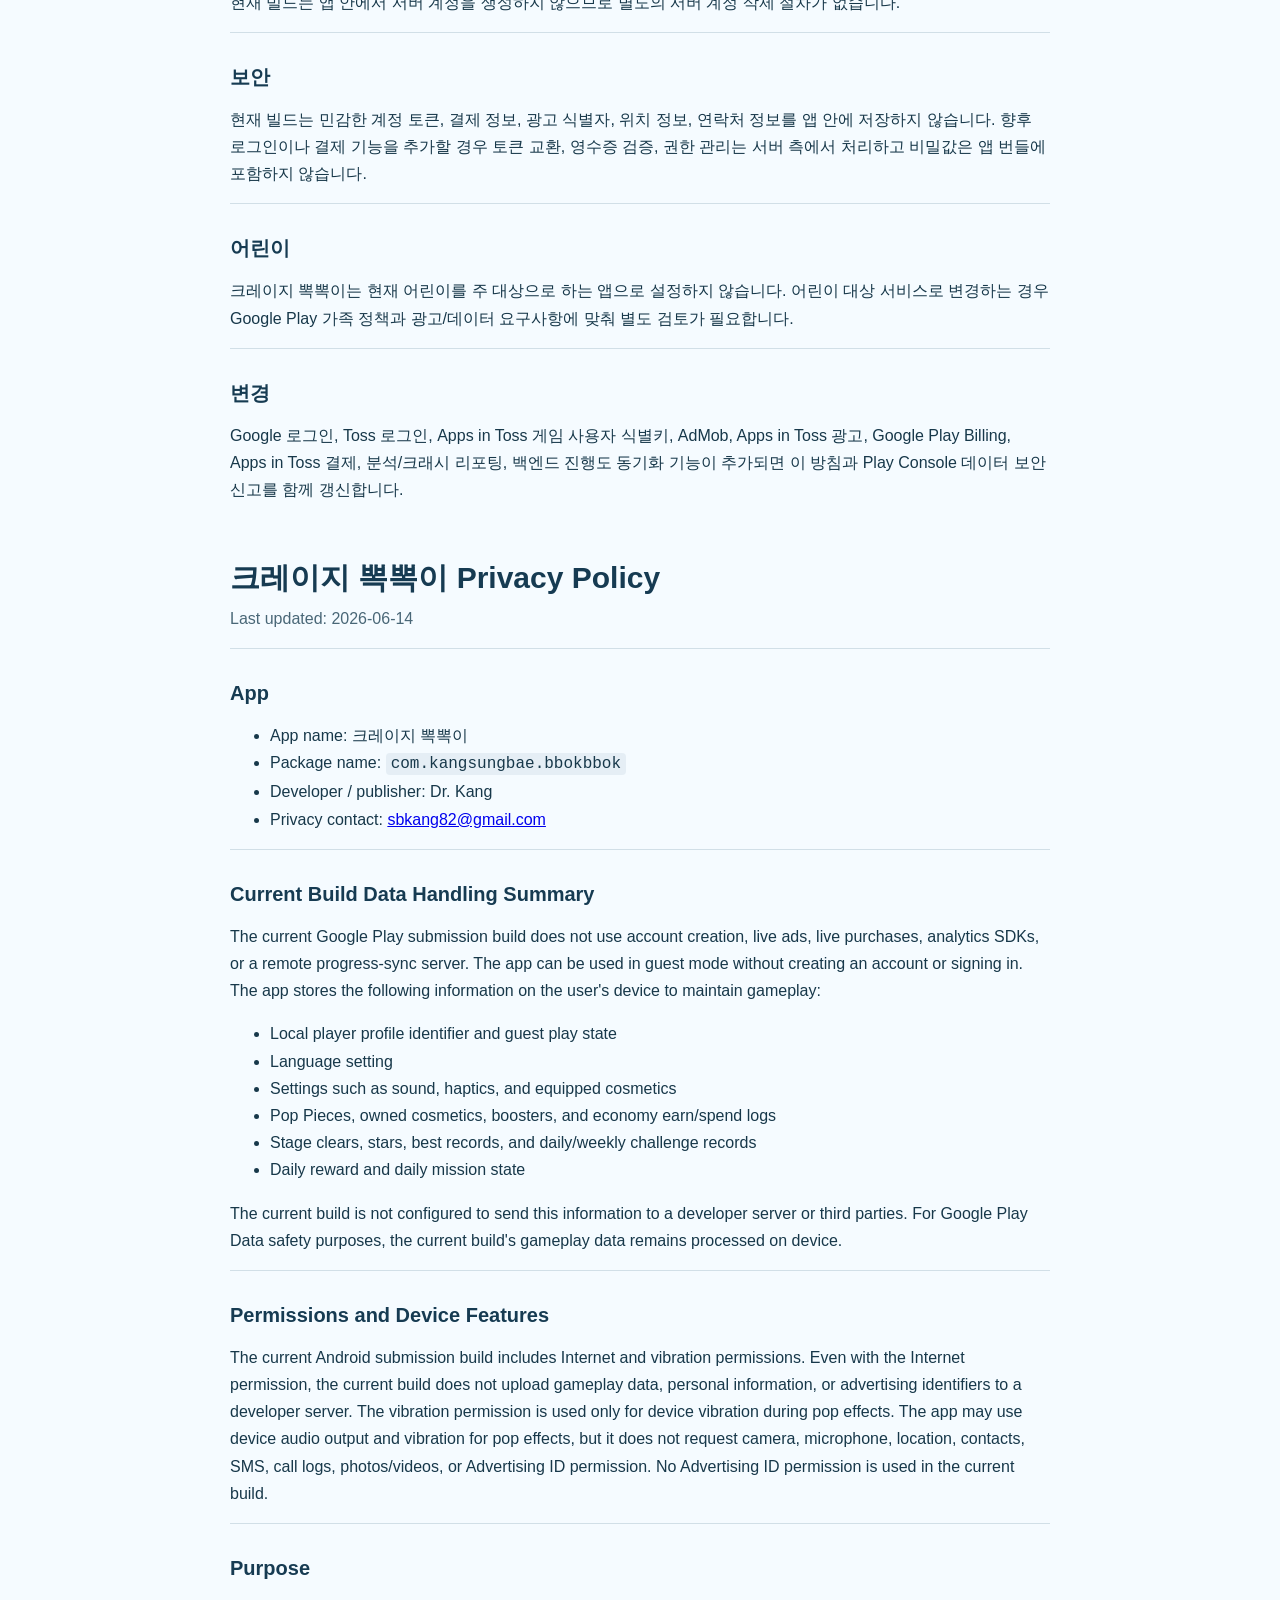
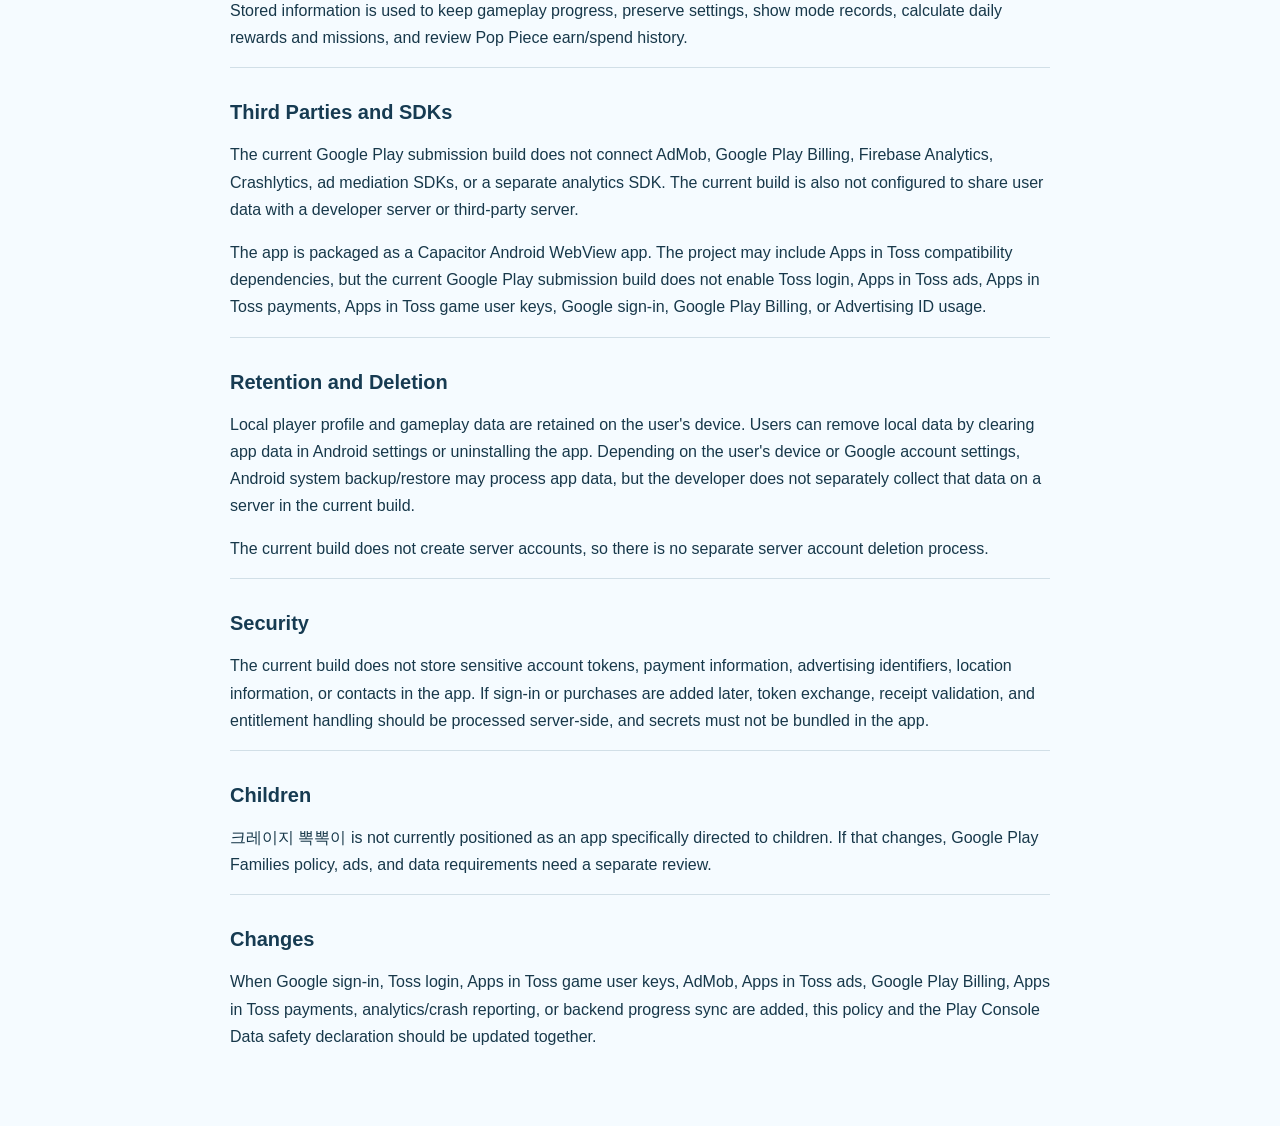
==== commit b0e26613: "Update privacy policy vibration permission copy" ====
--- a/privacy-policy.html
+++ b/privacy-policy.html
@@ -83,7 +83,7 @@
 
       <section>
         <h2>권한과 기기 기능</h2>
-        <p>현재 Android 제출 빌드는 인터넷 권한을 포함합니다. 인터넷 권한이 있더라도 현재 빌드는 게임 진행 정보, 개인정보, 광고 식별자를 개발자 서버로 업로드하지 않습니다. 앱은 팝 효과를 위해 기기의 오디오 출력과 진동 기능을 사용할 수 있으나, 카메라, 마이크, 위치, 연락처, 문자, 통화 기록, 사진/동영상 파일, 광고 ID 권한을 요청하지 않습니다. No Advertising ID permission is used in the current build.</p>
+        <p>현재 Android 제출 빌드는 인터넷 권한과 진동 권한을 포함합니다. 인터넷 권한이 있더라도 현재 빌드는 게임 진행 정보, 개인정보, 광고 식별자를 개발자 서버로 업로드하지 않습니다. 진동 권한은 팝 효과를 위한 기기 진동에만 사용됩니다. 앱은 팝 효과를 위해 기기의 오디오 출력과 진동 기능을 사용할 수 있으나, 카메라, 마이크, 위치, 연락처, 문자, 통화 기록, 사진/동영상 파일, 광고 ID 권한을 요청하지 않습니다. No Advertising ID permission is used in the current build.</p>
       </section>
 
       <section>
@@ -148,7 +148,7 @@
 
         <section>
           <h2>Permissions and Device Features</h2>
-          <p>The current Android submission build includes the Internet permission. Even with this permission, the current build does not upload gameplay data, personal information, or advertising identifiers to a developer server. The app may use device audio output and vibration for pop effects, but it does not request camera, microphone, location, contacts, SMS, call logs, photos/videos, or Advertising ID permission. No Advertising ID permission is used in the current build.</p>
+          <p>The current Android submission build includes Internet and vibration permissions. Even with the Internet permission, the current build does not upload gameplay data, personal information, or advertising identifiers to a developer server. The vibration permission is used only for device vibration during pop effects. The app may use device audio output and vibration for pop effects, but it does not request camera, microphone, location, contacts, SMS, call logs, photos/videos, or Advertising ID permission. No Advertising ID permission is used in the current build.</p>
         </section>
 
         <section>
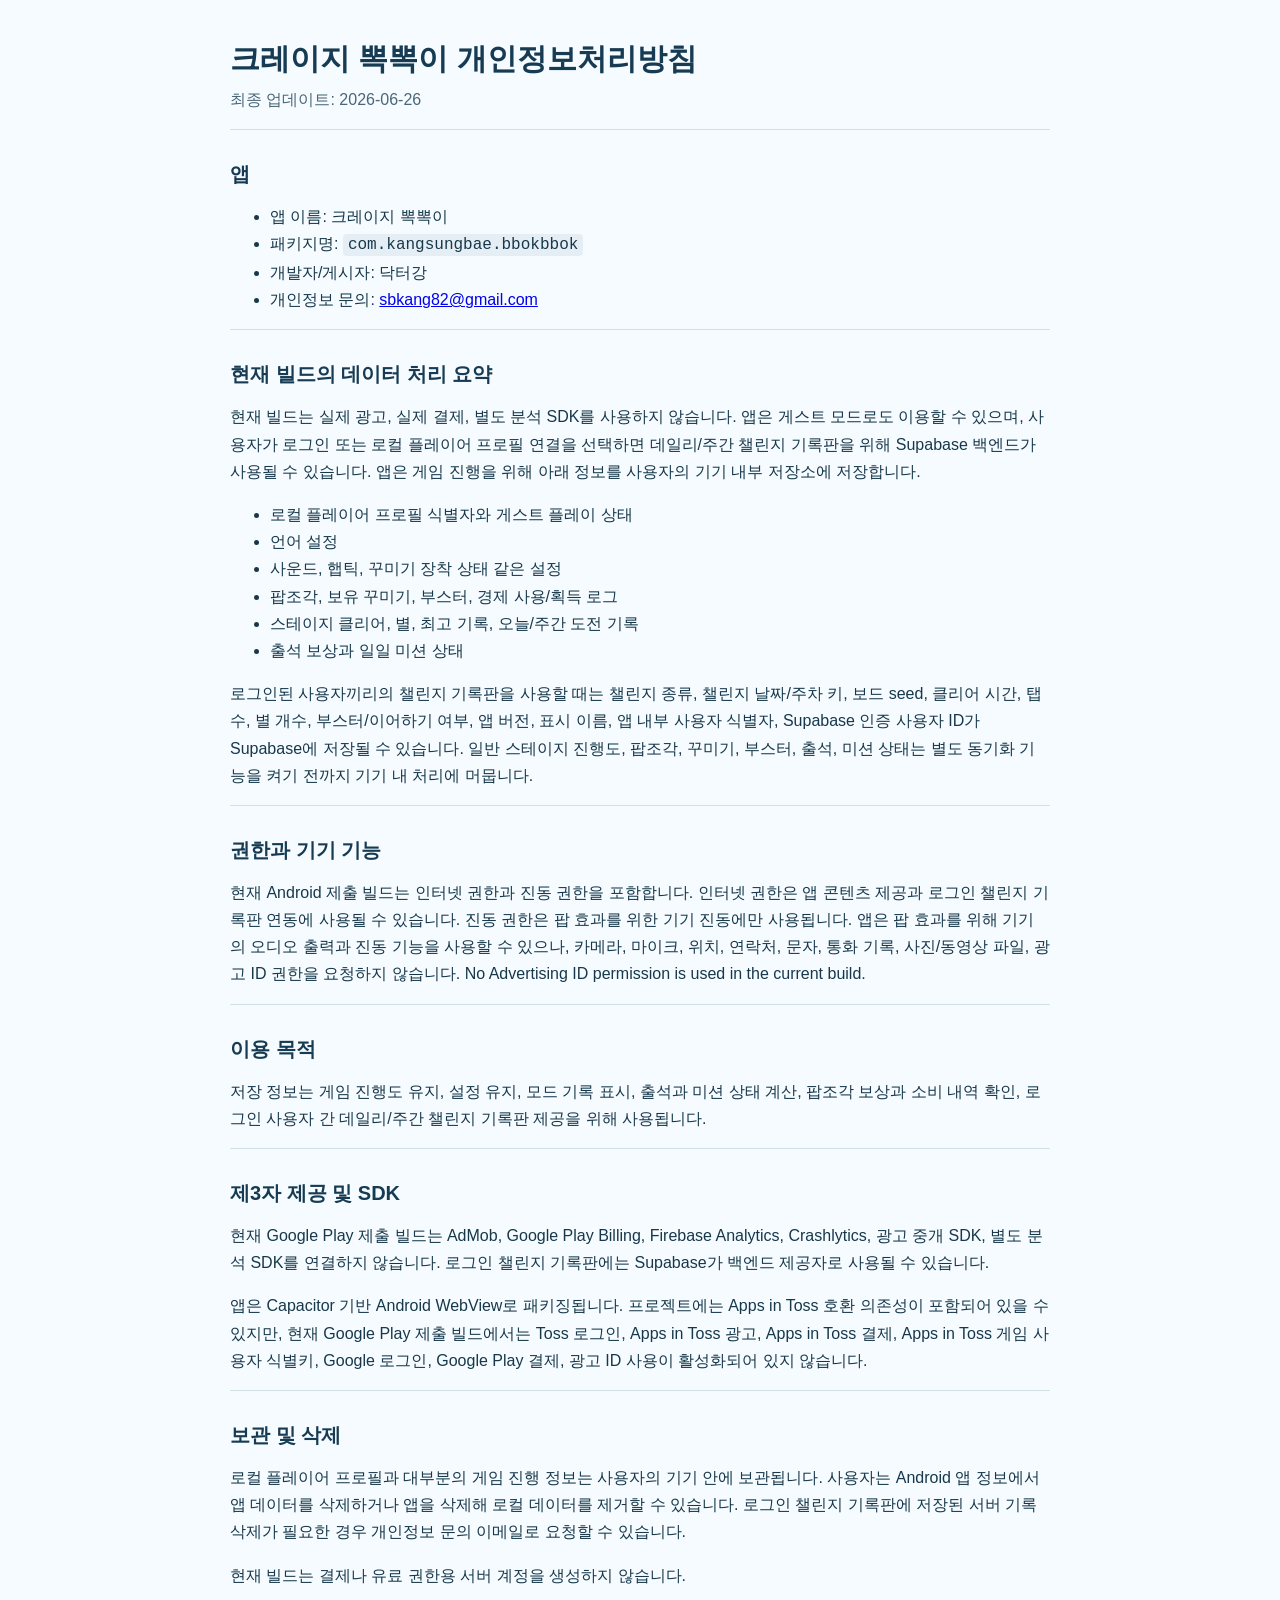
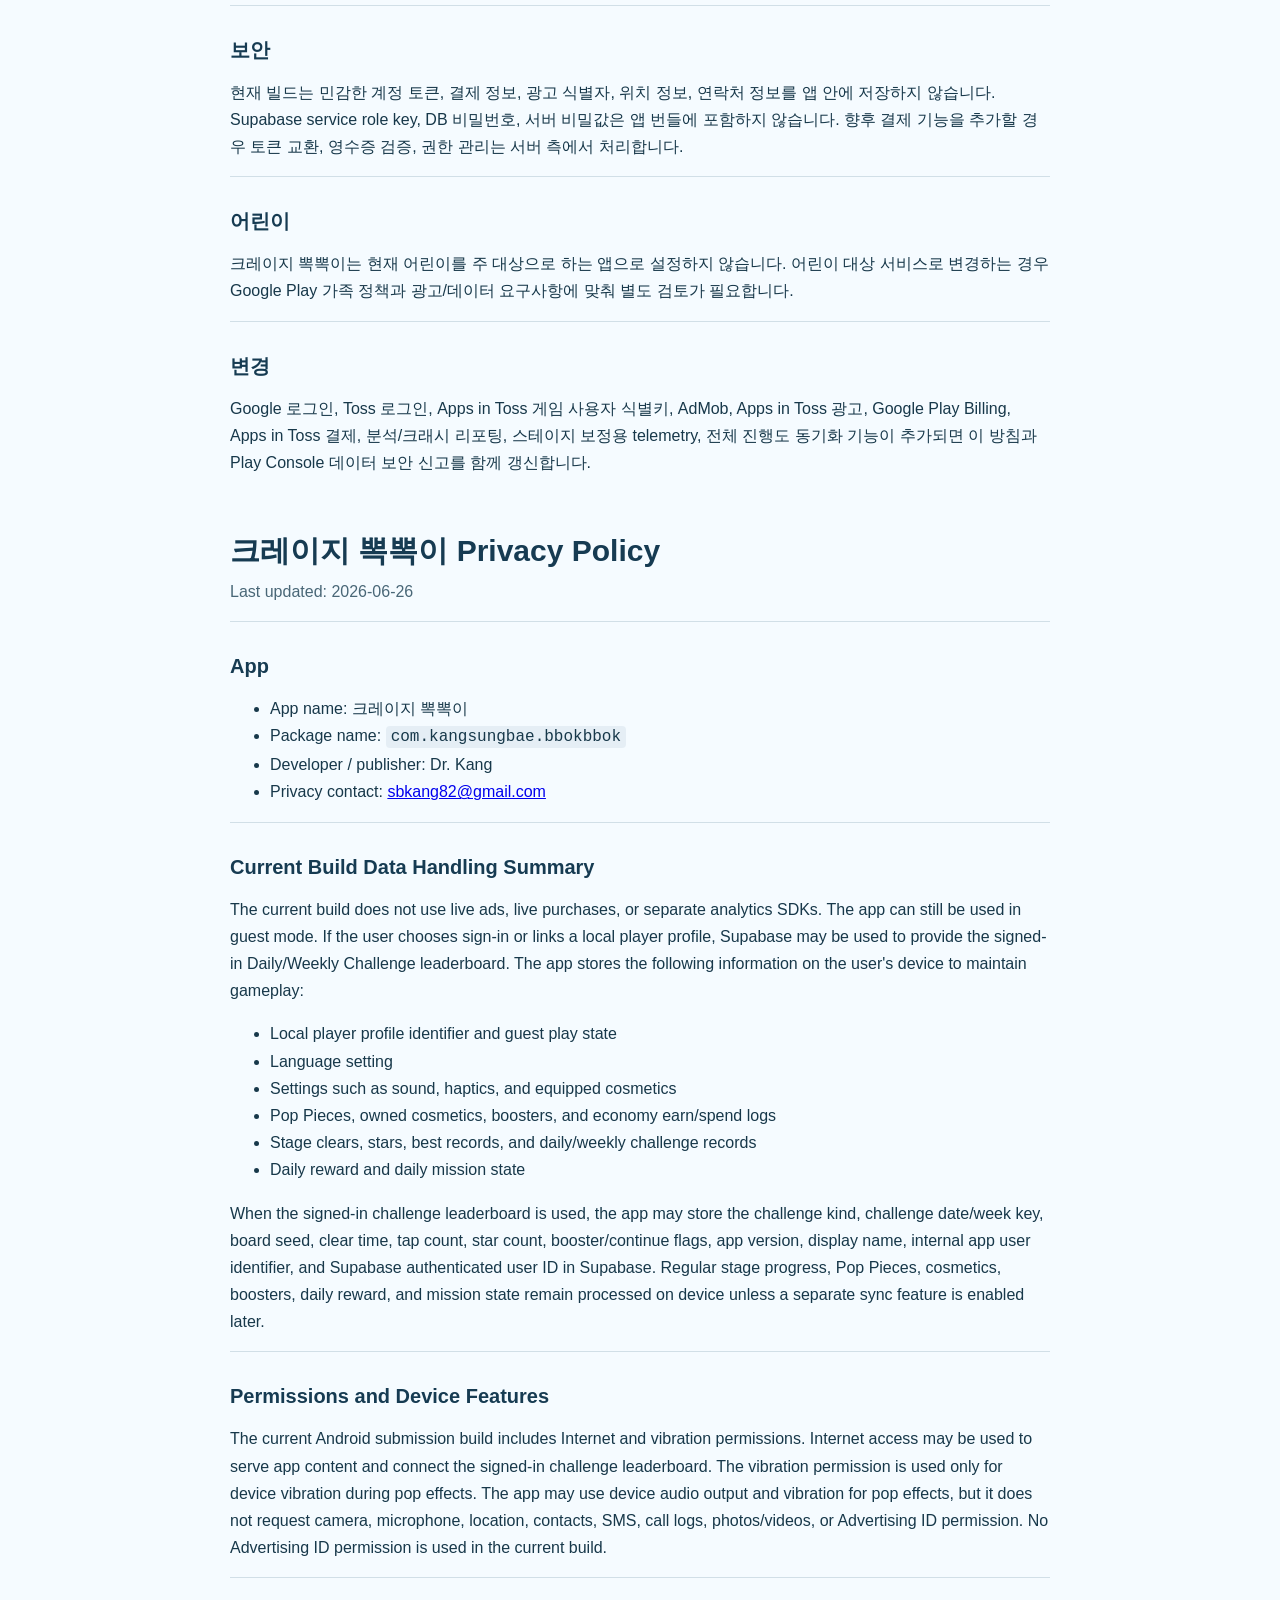
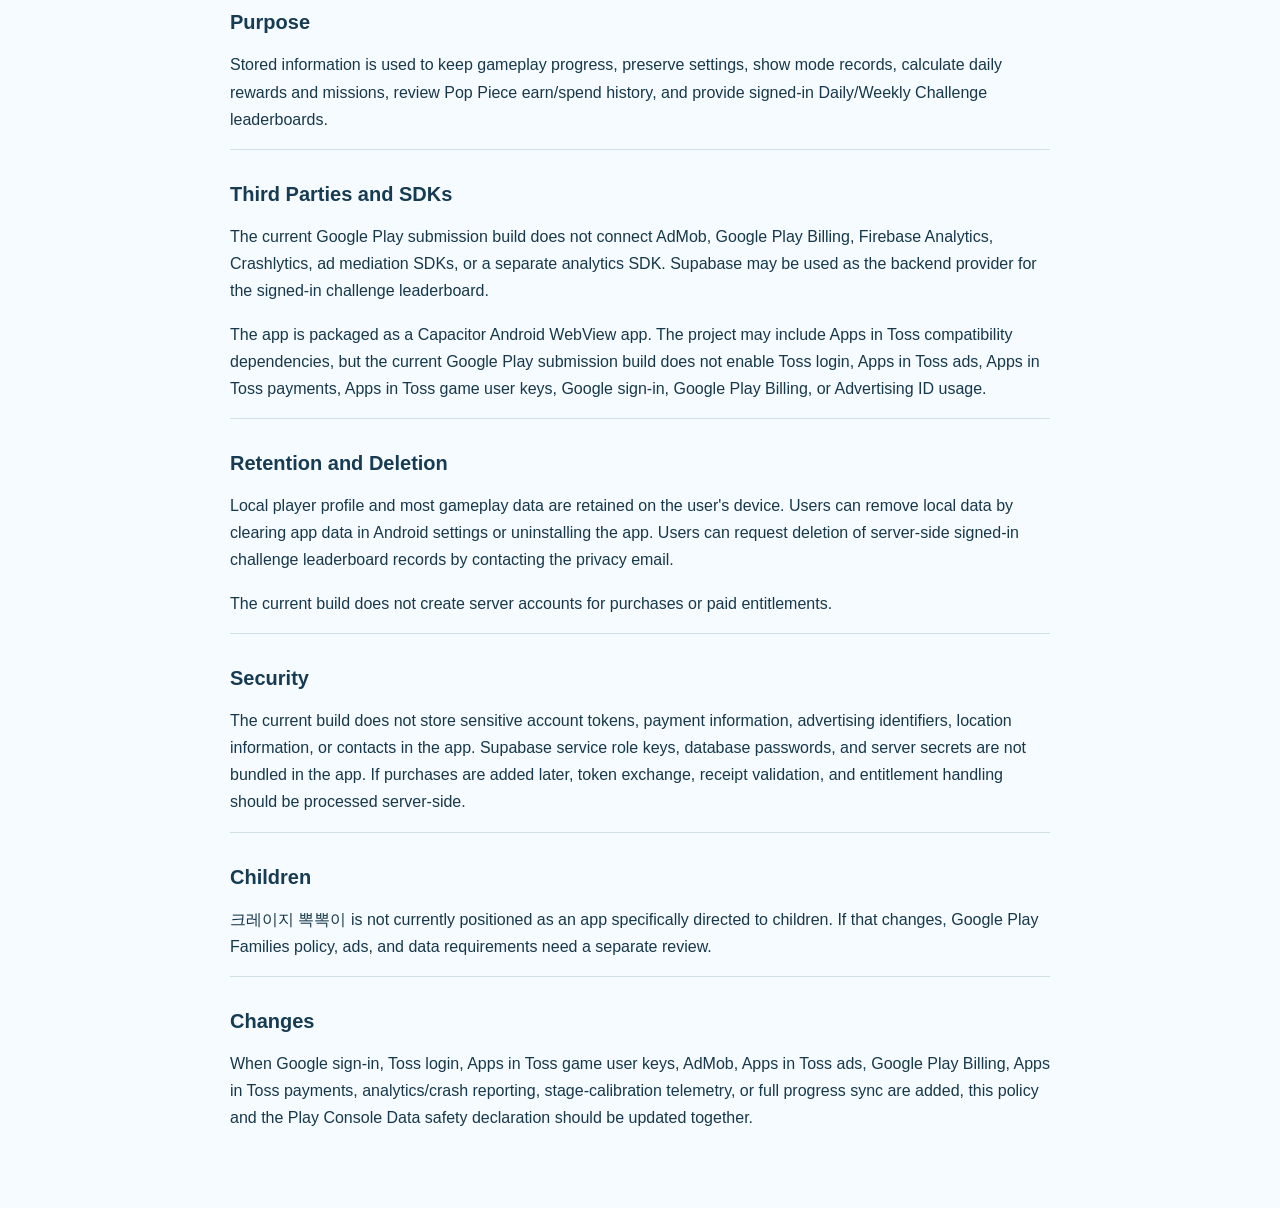
==== commit 45cdb050: "Deploy current game build to GitHub Pages" ====
--- a/privacy-policy.html
+++ b/privacy-policy.html
@@ -55,7 +55,7 @@
   <body>
     <main>
       <h1>크레이지 뽁뽁이 개인정보처리방침</h1>
-      <p class="updated">최종 업데이트: 2026-06-14</p>
+      <p class="updated">최종 업데이트: 2026-06-26</p>
 
       <section>
         <h2>앱</h2>
@@ -69,7 +69,7 @@
 
       <section>
         <h2>현재 빌드의 데이터 처리 요약</h2>
-        <p>현재 Google Play 제출 빌드는 계정 생성, 실제 광고, 실제 결제, 분석 SDK, 원격 진행도 동기화 서버를 사용하지 않습니다. 앱은 별도 계정 생성이나 로그인 없이 게스트 모드로 이용할 수 있습니다. 앱은 게임 진행을 위해 아래 정보를 사용자의 기기 내부 저장소에 저장합니다.</p>
+        <p>현재 빌드는 실제 광고, 실제 결제, 별도 분석 SDK를 사용하지 않습니다. 앱은 게스트 모드로도 이용할 수 있으며, 사용자가 로그인 또는 로컬 플레이어 프로필 연결을 선택하면 데일리/주간 챌린지 기록판을 위해 Supabase 백엔드가 사용될 수 있습니다. 앱은 게임 진행을 위해 아래 정보를 사용자의 기기 내부 저장소에 저장합니다.</p>
         <ul>
           <li>로컬 플레이어 프로필 식별자와 게스트 플레이 상태</li>
           <li>언어 설정</li>
@@ -78,34 +78,34 @@
           <li>스테이지 클리어, 별, 최고 기록, 오늘/주간 도전 기록</li>
           <li>출석 보상과 일일 미션 상태</li>
         </ul>
-        <p>현재 빌드는 위 정보를 개발자 서버나 제3자에게 전송하도록 구성되어 있지 않습니다. Google Play 데이터 보안 양식 기준으로, 현재 빌드의 게임 진행 정보는 기기 내 처리에 머뭅니다.</p>
+        <p>로그인된 사용자끼리의 챌린지 기록판을 사용할 때는 챌린지 종류, 챌린지 날짜/주차 키, 보드 seed, 클리어 시간, 탭 수, 별 개수, 부스터/이어하기 여부, 앱 버전, 표시 이름, 앱 내부 사용자 식별자, Supabase 인증 사용자 ID가 Supabase에 저장될 수 있습니다. 일반 스테이지 진행도, 팝조각, 꾸미기, 부스터, 출석, 미션 상태는 별도 동기화 기능을 켜기 전까지 기기 내 처리에 머뭅니다.</p>
       </section>
 
       <section>
         <h2>권한과 기기 기능</h2>
-        <p>현재 Android 제출 빌드는 인터넷 권한과 진동 권한을 포함합니다. 인터넷 권한이 있더라도 현재 빌드는 게임 진행 정보, 개인정보, 광고 식별자를 개발자 서버로 업로드하지 않습니다. 진동 권한은 팝 효과를 위한 기기 진동에만 사용됩니다. 앱은 팝 효과를 위해 기기의 오디오 출력과 진동 기능을 사용할 수 있으나, 카메라, 마이크, 위치, 연락처, 문자, 통화 기록, 사진/동영상 파일, 광고 ID 권한을 요청하지 않습니다. No Advertising ID permission is used in the current build.</p>
+        <p>현재 Android 제출 빌드는 인터넷 권한과 진동 권한을 포함합니다. 인터넷 권한은 앱 콘텐츠 제공과 로그인 챌린지 기록판 연동에 사용될 수 있습니다. 진동 권한은 팝 효과를 위한 기기 진동에만 사용됩니다. 앱은 팝 효과를 위해 기기의 오디오 출력과 진동 기능을 사용할 수 있으나, 카메라, 마이크, 위치, 연락처, 문자, 통화 기록, 사진/동영상 파일, 광고 ID 권한을 요청하지 않습니다. No Advertising ID permission is used in the current build.</p>
       </section>
 
       <section>
         <h2>이용 목적</h2>
-        <p>저장 정보는 게임 진행도 유지, 설정 유지, 모드 기록 표시, 출석과 미션 상태 계산, 팝조각 보상과 소비 내역 확인을 위해 사용됩니다.</p>
+        <p>저장 정보는 게임 진행도 유지, 설정 유지, 모드 기록 표시, 출석과 미션 상태 계산, 팝조각 보상과 소비 내역 확인, 로그인 사용자 간 데일리/주간 챌린지 기록판 제공을 위해 사용됩니다.</p>
       </section>
 
       <section>
         <h2>제3자 제공 및 SDK</h2>
-        <p>현재 Google Play 제출 빌드는 AdMob, Google Play Billing, Firebase Analytics, Crashlytics, 광고 중개 SDK, 별도 분석 SDK를 연결하지 않습니다. 또한 현재 빌드는 사용자 데이터를 개발자 서버 또는 제3자 서버로 공유하도록 구성되어 있지 않습니다.</p>
+        <p>현재 Google Play 제출 빌드는 AdMob, Google Play Billing, Firebase Analytics, Crashlytics, 광고 중개 SDK, 별도 분석 SDK를 연결하지 않습니다. 로그인 챌린지 기록판에는 Supabase가 백엔드 제공자로 사용될 수 있습니다.</p>
         <p>앱은 Capacitor 기반 Android WebView로 패키징됩니다. 프로젝트에는 Apps in Toss 호환 의존성이 포함되어 있을 수 있지만, 현재 Google Play 제출 빌드에서는 Toss 로그인, Apps in Toss 광고, Apps in Toss 결제, Apps in Toss 게임 사용자 식별키, Google 로그인, Google Play 결제, 광고 ID 사용이 활성화되어 있지 않습니다.</p>
       </section>
 
       <section>
         <h2>보관 및 삭제</h2>
-        <p>로컬 플레이어 프로필과 게임 진행 정보는 사용자의 기기 안에 보관됩니다. 사용자는 Android 앱 정보에서 앱 데이터를 삭제하거나 앱을 삭제해 로컬 데이터를 제거할 수 있습니다. 사용자의 기기 또는 Google 계정 설정에 따라 Android 시스템 백업/복원 기능이 앱 데이터를 처리할 수 있으나, 개발자는 현재 빌드에서 해당 데이터를 별도 서버로 수집하지 않습니다.</p>
-        <p>현재 빌드는 앱 안에서 서버 계정을 생성하지 않으므로 별도의 서버 계정 삭제 절차가 없습니다.</p>
+        <p>로컬 플레이어 프로필과 대부분의 게임 진행 정보는 사용자의 기기 안에 보관됩니다. 사용자는 Android 앱 정보에서 앱 데이터를 삭제하거나 앱을 삭제해 로컬 데이터를 제거할 수 있습니다. 로그인 챌린지 기록판에 저장된 서버 기록 삭제가 필요한 경우 개인정보 문의 이메일로 요청할 수 있습니다.</p>
+        <p>현재 빌드는 결제나 유료 권한용 서버 계정을 생성하지 않습니다.</p>
       </section>
 
       <section>
         <h2>보안</h2>
-        <p>현재 빌드는 민감한 계정 토큰, 결제 정보, 광고 식별자, 위치 정보, 연락처 정보를 앱 안에 저장하지 않습니다. 향후 로그인이나 결제 기능을 추가할 경우 토큰 교환, 영수증 검증, 권한 관리는 서버 측에서 처리하고 비밀값은 앱 번들에 포함하지 않습니다.</p>
+        <p>현재 빌드는 민감한 계정 토큰, 결제 정보, 광고 식별자, 위치 정보, 연락처 정보를 앱 안에 저장하지 않습니다. Supabase service role key, DB 비밀번호, 서버 비밀값은 앱 번들에 포함하지 않습니다. 향후 결제 기능을 추가할 경우 토큰 교환, 영수증 검증, 권한 관리는 서버 측에서 처리합니다.</p>
       </section>
 
       <section>
@@ -115,12 +115,12 @@
 
       <section>
         <h2>변경</h2>
-        <p>Google 로그인, Toss 로그인, Apps in Toss 게임 사용자 식별키, AdMob, Apps in Toss 광고, Google Play Billing, Apps in Toss 결제, 분석/크래시 리포팅, 백엔드 진행도 동기화 기능이 추가되면 이 방침과 Play Console 데이터 보안 신고를 함께 갱신합니다.</p>
+        <p>Google 로그인, Toss 로그인, Apps in Toss 게임 사용자 식별키, AdMob, Apps in Toss 광고, Google Play Billing, Apps in Toss 결제, 분석/크래시 리포팅, 스테이지 보정용 telemetry, 전체 진행도 동기화 기능이 추가되면 이 방침과 Play Console 데이터 보안 신고를 함께 갱신합니다.</p>
       </section>
 
       <div class="english" lang="en">
         <h1>크레이지 뽁뽁이 Privacy Policy</h1>
-        <p class="updated">Last updated: 2026-06-14</p>
+        <p class="updated">Last updated: 2026-06-26</p>
 
         <section>
           <h2>App</h2>
@@ -134,7 +134,7 @@
 
         <section>
           <h2>Current Build Data Handling Summary</h2>
-          <p>The current Google Play submission build does not use account creation, live ads, live purchases, analytics SDKs, or a remote progress-sync server. The app can be used in guest mode without creating an account or signing in. The app stores the following information on the user's device to maintain gameplay:</p>
+          <p>The current build does not use live ads, live purchases, or separate analytics SDKs. The app can still be used in guest mode. If the user chooses sign-in or links a local player profile, Supabase may be used to provide the signed-in Daily/Weekly Challenge leaderboard. The app stores the following information on the user's device to maintain gameplay:</p>
           <ul>
             <li>Local player profile identifier and guest play state</li>
             <li>Language setting</li>
@@ -143,34 +143,34 @@
             <li>Stage clears, stars, best records, and daily/weekly challenge records</li>
             <li>Daily reward and daily mission state</li>
           </ul>
-          <p>The current build is not configured to send this information to a developer server or third parties. For Google Play Data safety purposes, the current build's gameplay data remains processed on device.</p>
+          <p>When the signed-in challenge leaderboard is used, the app may store the challenge kind, challenge date/week key, board seed, clear time, tap count, star count, booster/continue flags, app version, display name, internal app user identifier, and Supabase authenticated user ID in Supabase. Regular stage progress, Pop Pieces, cosmetics, boosters, daily reward, and mission state remain processed on device unless a separate sync feature is enabled later.</p>
         </section>
 
         <section>
           <h2>Permissions and Device Features</h2>
-          <p>The current Android submission build includes Internet and vibration permissions. Even with the Internet permission, the current build does not upload gameplay data, personal information, or advertising identifiers to a developer server. The vibration permission is used only for device vibration during pop effects. The app may use device audio output and vibration for pop effects, but it does not request camera, microphone, location, contacts, SMS, call logs, photos/videos, or Advertising ID permission. No Advertising ID permission is used in the current build.</p>
+          <p>The current Android submission build includes Internet and vibration permissions. Internet access may be used to serve app content and connect the signed-in challenge leaderboard. The vibration permission is used only for device vibration during pop effects. The app may use device audio output and vibration for pop effects, but it does not request camera, microphone, location, contacts, SMS, call logs, photos/videos, or Advertising ID permission. No Advertising ID permission is used in the current build.</p>
         </section>
 
         <section>
           <h2>Purpose</h2>
-          <p>Stored information is used to keep gameplay progress, preserve settings, show mode records, calculate daily rewards and missions, and review Pop Piece earn/spend history.</p>
+          <p>Stored information is used to keep gameplay progress, preserve settings, show mode records, calculate daily rewards and missions, review Pop Piece earn/spend history, and provide signed-in Daily/Weekly Challenge leaderboards.</p>
         </section>
 
         <section>
           <h2>Third Parties and SDKs</h2>
-          <p>The current Google Play submission build does not connect AdMob, Google Play Billing, Firebase Analytics, Crashlytics, ad mediation SDKs, or a separate analytics SDK. The current build is also not configured to share user data with a developer server or third-party server.</p>
+          <p>The current Google Play submission build does not connect AdMob, Google Play Billing, Firebase Analytics, Crashlytics, ad mediation SDKs, or a separate analytics SDK. Supabase may be used as the backend provider for the signed-in challenge leaderboard.</p>
           <p>The app is packaged as a Capacitor Android WebView app. The project may include Apps in Toss compatibility dependencies, but the current Google Play submission build does not enable Toss login, Apps in Toss ads, Apps in Toss payments, Apps in Toss game user keys, Google sign-in, Google Play Billing, or Advertising ID usage.</p>
         </section>
 
         <section>
           <h2>Retention and Deletion</h2>
-          <p>Local player profile and gameplay data are retained on the user's device. Users can remove local data by clearing app data in Android settings or uninstalling the app. Depending on the user's device or Google account settings, Android system backup/restore may process app data, but the developer does not separately collect that data on a server in the current build.</p>
-          <p>The current build does not create server accounts, so there is no separate server account deletion process.</p>
+          <p>Local player profile and most gameplay data are retained on the user's device. Users can remove local data by clearing app data in Android settings or uninstalling the app. Users can request deletion of server-side signed-in challenge leaderboard records by contacting the privacy email.</p>
+          <p>The current build does not create server accounts for purchases or paid entitlements.</p>
         </section>
 
         <section>
           <h2>Security</h2>
-          <p>The current build does not store sensitive account tokens, payment information, advertising identifiers, location information, or contacts in the app. If sign-in or purchases are added later, token exchange, receipt validation, and entitlement handling should be processed server-side, and secrets must not be bundled in the app.</p>
+          <p>The current build does not store sensitive account tokens, payment information, advertising identifiers, location information, or contacts in the app. Supabase service role keys, database passwords, and server secrets are not bundled in the app. If purchases are added later, token exchange, receipt validation, and entitlement handling should be processed server-side.</p>
         </section>
 
         <section>
@@ -180,7 +180,7 @@
 
         <section>
           <h2>Changes</h2>
-          <p>When Google sign-in, Toss login, Apps in Toss game user keys, AdMob, Apps in Toss ads, Google Play Billing, Apps in Toss payments, analytics/crash reporting, or backend progress sync are added, this policy and the Play Console Data safety declaration should be updated together.</p>
+          <p>When Google sign-in, Toss login, Apps in Toss game user keys, AdMob, Apps in Toss ads, Google Play Billing, Apps in Toss payments, analytics/crash reporting, stage-calibration telemetry, or full progress sync are added, this policy and the Play Console Data safety declaration should be updated together.</p>
         </section>
       </div>
     </main>
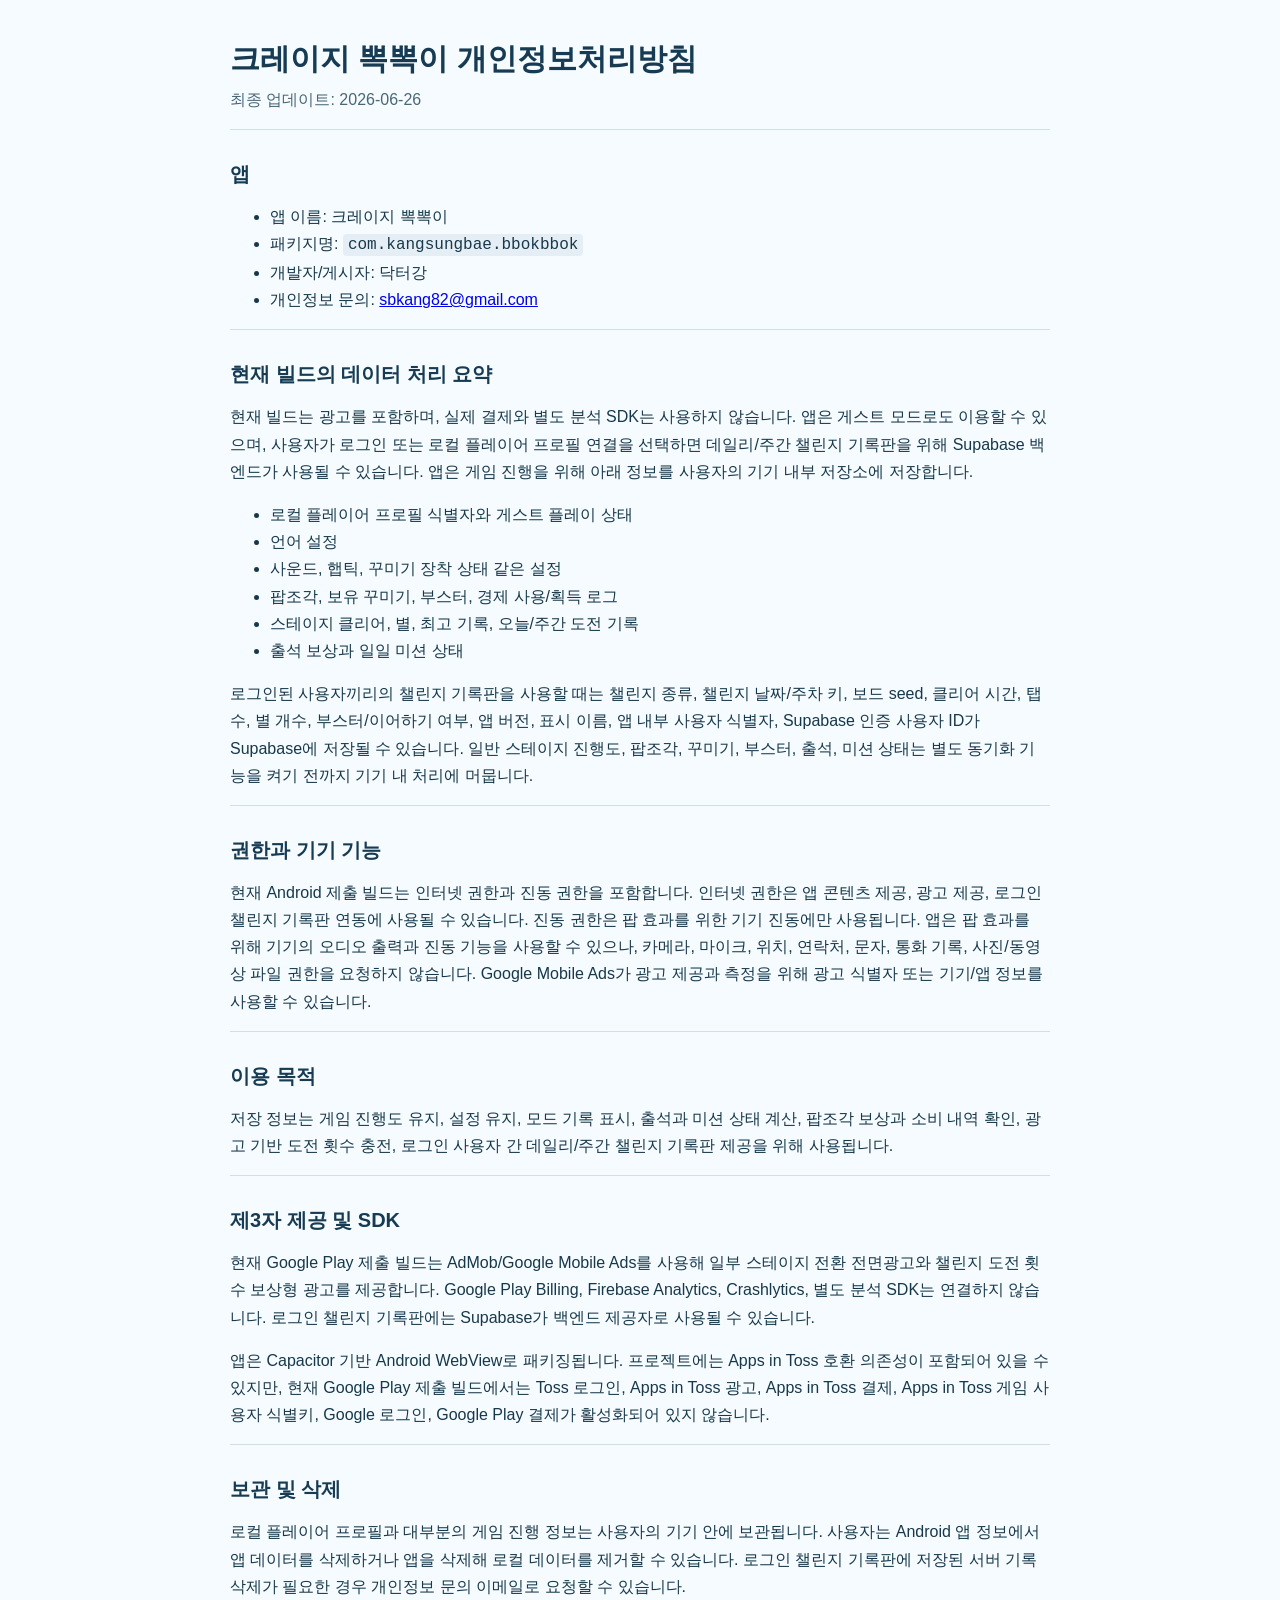
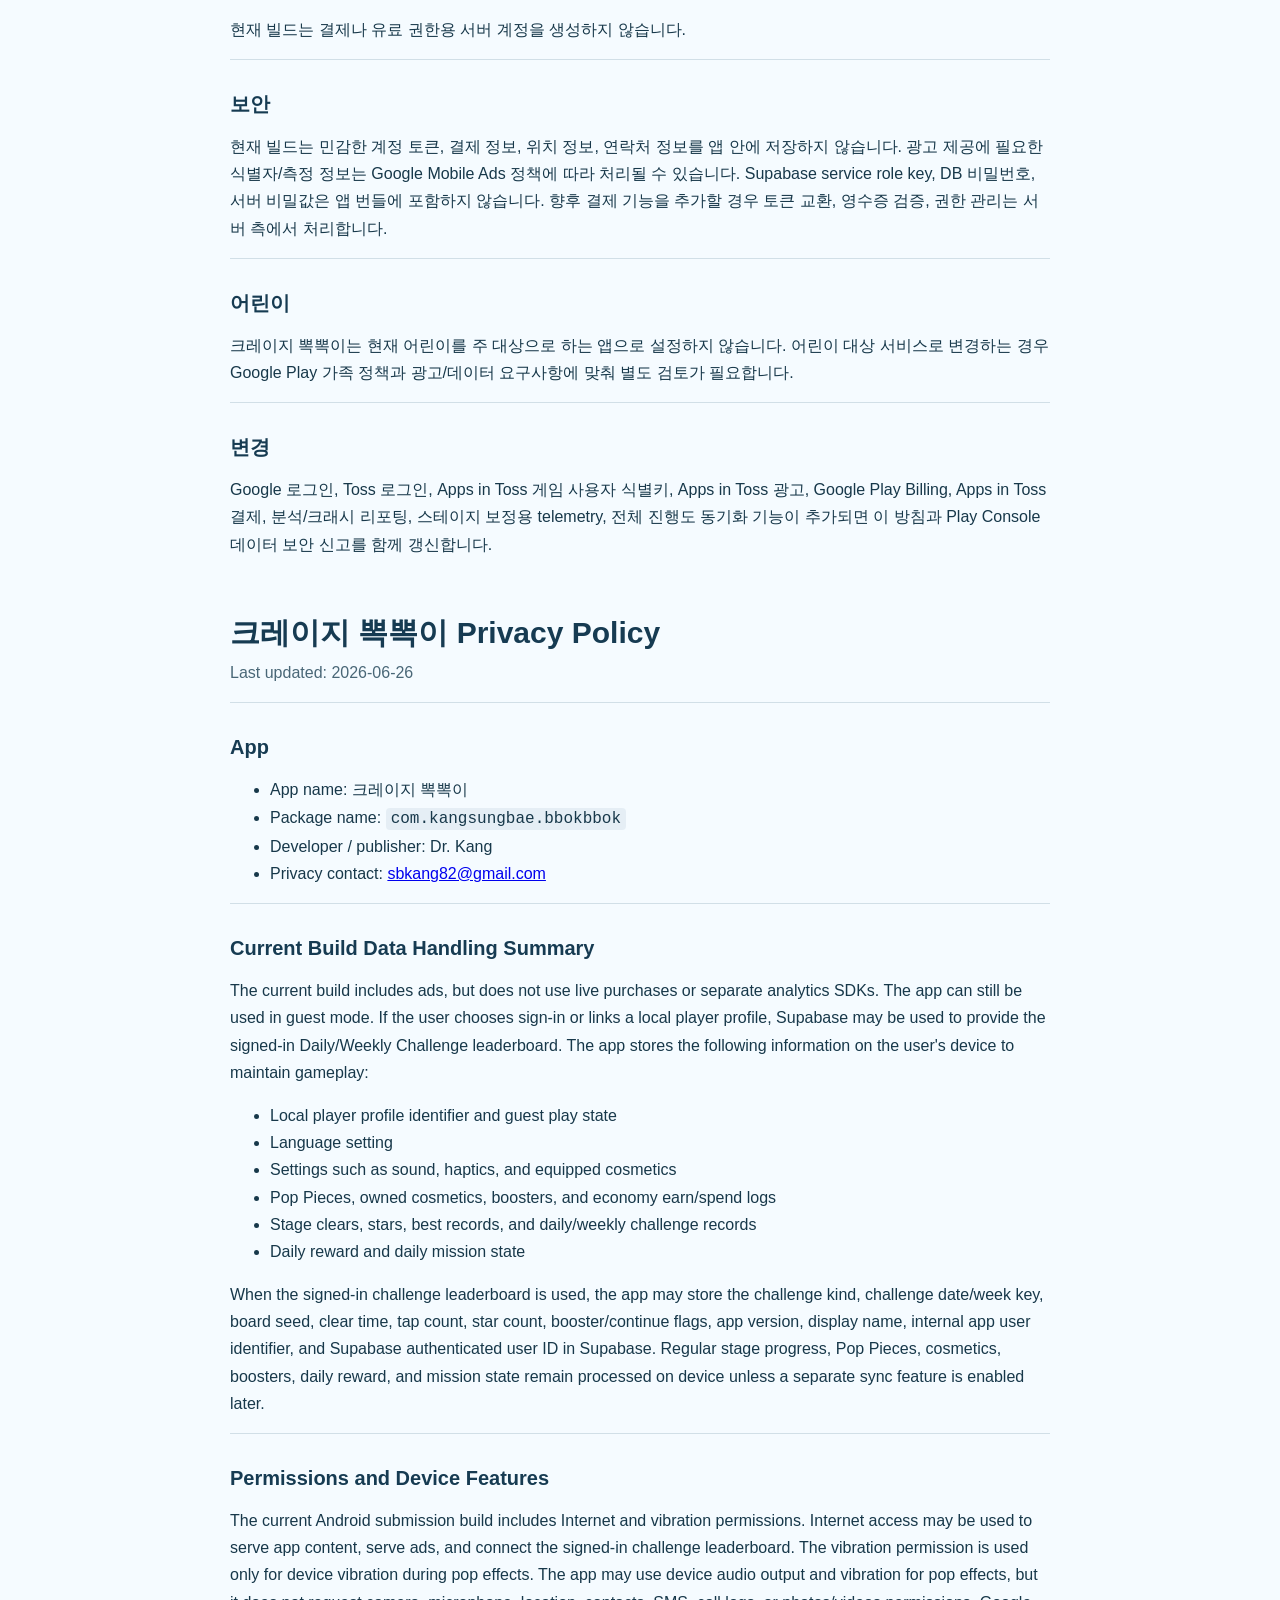
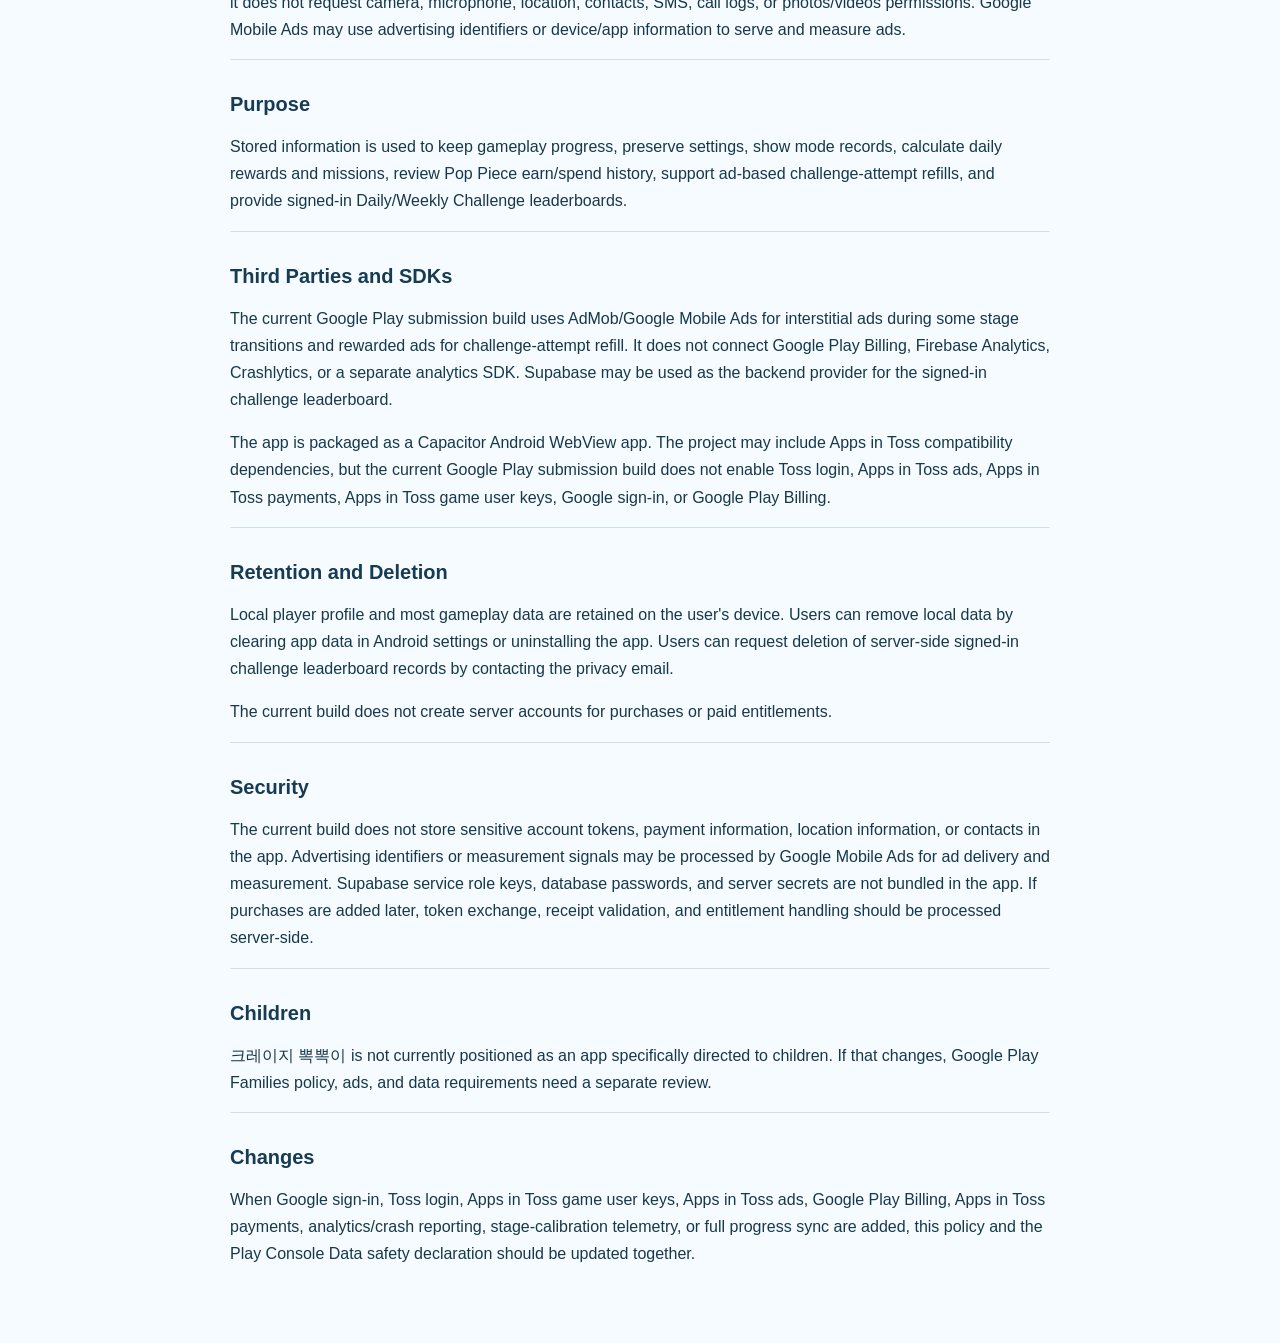
==== commit c72232ae: "Deploy current Bbokbbok build to GitHub Pages" ====
--- a/privacy-policy.html
+++ b/privacy-policy.html
@@ -69,7 +69,7 @@
 
       <section>
         <h2>현재 빌드의 데이터 처리 요약</h2>
-        <p>현재 빌드는 실제 광고, 실제 결제, 별도 분석 SDK를 사용하지 않습니다. 앱은 게스트 모드로도 이용할 수 있으며, 사용자가 로그인 또는 로컬 플레이어 프로필 연결을 선택하면 데일리/주간 챌린지 기록판을 위해 Supabase 백엔드가 사용될 수 있습니다. 앱은 게임 진행을 위해 아래 정보를 사용자의 기기 내부 저장소에 저장합니다.</p>
+        <p>현재 빌드는 광고를 포함하며, 실제 결제와 별도 분석 SDK는 사용하지 않습니다. 앱은 게스트 모드로도 이용할 수 있으며, 사용자가 로그인 또는 로컬 플레이어 프로필 연결을 선택하면 데일리/주간 챌린지 기록판을 위해 Supabase 백엔드가 사용될 수 있습니다. 앱은 게임 진행을 위해 아래 정보를 사용자의 기기 내부 저장소에 저장합니다.</p>
         <ul>
           <li>로컬 플레이어 프로필 식별자와 게스트 플레이 상태</li>
           <li>언어 설정</li>
@@ -83,18 +83,18 @@
 
       <section>
         <h2>권한과 기기 기능</h2>
-        <p>현재 Android 제출 빌드는 인터넷 권한과 진동 권한을 포함합니다. 인터넷 권한은 앱 콘텐츠 제공과 로그인 챌린지 기록판 연동에 사용될 수 있습니다. 진동 권한은 팝 효과를 위한 기기 진동에만 사용됩니다. 앱은 팝 효과를 위해 기기의 오디오 출력과 진동 기능을 사용할 수 있으나, 카메라, 마이크, 위치, 연락처, 문자, 통화 기록, 사진/동영상 파일, 광고 ID 권한을 요청하지 않습니다. No Advertising ID permission is used in the current build.</p>
+        <p>현재 Android 제출 빌드는 인터넷 권한과 진동 권한을 포함합니다. 인터넷 권한은 앱 콘텐츠 제공, 광고 제공, 로그인 챌린지 기록판 연동에 사용될 수 있습니다. 진동 권한은 팝 효과를 위한 기기 진동에만 사용됩니다. 앱은 팝 효과를 위해 기기의 오디오 출력과 진동 기능을 사용할 수 있으나, 카메라, 마이크, 위치, 연락처, 문자, 통화 기록, 사진/동영상 파일 권한을 요청하지 않습니다. Google Mobile Ads가 광고 제공과 측정을 위해 광고 식별자 또는 기기/앱 정보를 사용할 수 있습니다.</p>
       </section>
 
       <section>
         <h2>이용 목적</h2>
-        <p>저장 정보는 게임 진행도 유지, 설정 유지, 모드 기록 표시, 출석과 미션 상태 계산, 팝조각 보상과 소비 내역 확인, 로그인 사용자 간 데일리/주간 챌린지 기록판 제공을 위해 사용됩니다.</p>
+        <p>저장 정보는 게임 진행도 유지, 설정 유지, 모드 기록 표시, 출석과 미션 상태 계산, 팝조각 보상과 소비 내역 확인, 광고 기반 도전 횟수 충전, 로그인 사용자 간 데일리/주간 챌린지 기록판 제공을 위해 사용됩니다.</p>
       </section>
 
       <section>
         <h2>제3자 제공 및 SDK</h2>
-        <p>현재 Google Play 제출 빌드는 AdMob, Google Play Billing, Firebase Analytics, Crashlytics, 광고 중개 SDK, 별도 분석 SDK를 연결하지 않습니다. 로그인 챌린지 기록판에는 Supabase가 백엔드 제공자로 사용될 수 있습니다.</p>
-        <p>앱은 Capacitor 기반 Android WebView로 패키징됩니다. 프로젝트에는 Apps in Toss 호환 의존성이 포함되어 있을 수 있지만, 현재 Google Play 제출 빌드에서는 Toss 로그인, Apps in Toss 광고, Apps in Toss 결제, Apps in Toss 게임 사용자 식별키, Google 로그인, Google Play 결제, 광고 ID 사용이 활성화되어 있지 않습니다.</p>
+        <p>현재 Google Play 제출 빌드는 AdMob/Google Mobile Ads를 사용해 일부 스테이지 전환 전면광고와 챌린지 도전 횟수 보상형 광고를 제공합니다. Google Play Billing, Firebase Analytics, Crashlytics, 별도 분석 SDK는 연결하지 않습니다. 로그인 챌린지 기록판에는 Supabase가 백엔드 제공자로 사용될 수 있습니다.</p>
+        <p>앱은 Capacitor 기반 Android WebView로 패키징됩니다. 프로젝트에는 Apps in Toss 호환 의존성이 포함되어 있을 수 있지만, 현재 Google Play 제출 빌드에서는 Toss 로그인, Apps in Toss 광고, Apps in Toss 결제, Apps in Toss 게임 사용자 식별키, Google 로그인, Google Play 결제가 활성화되어 있지 않습니다.</p>
       </section>
 
       <section>
@@ -105,7 +105,7 @@
 
       <section>
         <h2>보안</h2>
-        <p>현재 빌드는 민감한 계정 토큰, 결제 정보, 광고 식별자, 위치 정보, 연락처 정보를 앱 안에 저장하지 않습니다. Supabase service role key, DB 비밀번호, 서버 비밀값은 앱 번들에 포함하지 않습니다. 향후 결제 기능을 추가할 경우 토큰 교환, 영수증 검증, 권한 관리는 서버 측에서 처리합니다.</p>
+        <p>현재 빌드는 민감한 계정 토큰, 결제 정보, 위치 정보, 연락처 정보를 앱 안에 저장하지 않습니다. 광고 제공에 필요한 식별자/측정 정보는 Google Mobile Ads 정책에 따라 처리될 수 있습니다. Supabase service role key, DB 비밀번호, 서버 비밀값은 앱 번들에 포함하지 않습니다. 향후 결제 기능을 추가할 경우 토큰 교환, 영수증 검증, 권한 관리는 서버 측에서 처리합니다.</p>
       </section>
 
       <section>
@@ -115,7 +115,7 @@
 
       <section>
         <h2>변경</h2>
-        <p>Google 로그인, Toss 로그인, Apps in Toss 게임 사용자 식별키, AdMob, Apps in Toss 광고, Google Play Billing, Apps in Toss 결제, 분석/크래시 리포팅, 스테이지 보정용 telemetry, 전체 진행도 동기화 기능이 추가되면 이 방침과 Play Console 데이터 보안 신고를 함께 갱신합니다.</p>
+        <p>Google 로그인, Toss 로그인, Apps in Toss 게임 사용자 식별키, Apps in Toss 광고, Google Play Billing, Apps in Toss 결제, 분석/크래시 리포팅, 스테이지 보정용 telemetry, 전체 진행도 동기화 기능이 추가되면 이 방침과 Play Console 데이터 보안 신고를 함께 갱신합니다.</p>
       </section>
 
       <div class="english" lang="en">
@@ -134,7 +134,7 @@
 
         <section>
           <h2>Current Build Data Handling Summary</h2>
-          <p>The current build does not use live ads, live purchases, or separate analytics SDKs. The app can still be used in guest mode. If the user chooses sign-in or links a local player profile, Supabase may be used to provide the signed-in Daily/Weekly Challenge leaderboard. The app stores the following information on the user's device to maintain gameplay:</p>
+          <p>The current build includes ads, but does not use live purchases or separate analytics SDKs. The app can still be used in guest mode. If the user chooses sign-in or links a local player profile, Supabase may be used to provide the signed-in Daily/Weekly Challenge leaderboard. The app stores the following information on the user's device to maintain gameplay:</p>
           <ul>
             <li>Local player profile identifier and guest play state</li>
             <li>Language setting</li>
@@ -148,18 +148,18 @@
 
         <section>
           <h2>Permissions and Device Features</h2>
-          <p>The current Android submission build includes Internet and vibration permissions. Internet access may be used to serve app content and connect the signed-in challenge leaderboard. The vibration permission is used only for device vibration during pop effects. The app may use device audio output and vibration for pop effects, but it does not request camera, microphone, location, contacts, SMS, call logs, photos/videos, or Advertising ID permission. No Advertising ID permission is used in the current build.</p>
+          <p>The current Android submission build includes Internet and vibration permissions. Internet access may be used to serve app content, serve ads, and connect the signed-in challenge leaderboard. The vibration permission is used only for device vibration during pop effects. The app may use device audio output and vibration for pop effects, but it does not request camera, microphone, location, contacts, SMS, call logs, or photos/videos permissions. Google Mobile Ads may use advertising identifiers or device/app information to serve and measure ads.</p>
         </section>
 
         <section>
           <h2>Purpose</h2>
-          <p>Stored information is used to keep gameplay progress, preserve settings, show mode records, calculate daily rewards and missions, review Pop Piece earn/spend history, and provide signed-in Daily/Weekly Challenge leaderboards.</p>
+          <p>Stored information is used to keep gameplay progress, preserve settings, show mode records, calculate daily rewards and missions, review Pop Piece earn/spend history, support ad-based challenge-attempt refills, and provide signed-in Daily/Weekly Challenge leaderboards.</p>
         </section>
 
         <section>
           <h2>Third Parties and SDKs</h2>
-          <p>The current Google Play submission build does not connect AdMob, Google Play Billing, Firebase Analytics, Crashlytics, ad mediation SDKs, or a separate analytics SDK. Supabase may be used as the backend provider for the signed-in challenge leaderboard.</p>
-          <p>The app is packaged as a Capacitor Android WebView app. The project may include Apps in Toss compatibility dependencies, but the current Google Play submission build does not enable Toss login, Apps in Toss ads, Apps in Toss payments, Apps in Toss game user keys, Google sign-in, Google Play Billing, or Advertising ID usage.</p>
+          <p>The current Google Play submission build uses AdMob/Google Mobile Ads for interstitial ads during some stage transitions and rewarded ads for challenge-attempt refill. It does not connect Google Play Billing, Firebase Analytics, Crashlytics, or a separate analytics SDK. Supabase may be used as the backend provider for the signed-in challenge leaderboard.</p>
+          <p>The app is packaged as a Capacitor Android WebView app. The project may include Apps in Toss compatibility dependencies, but the current Google Play submission build does not enable Toss login, Apps in Toss ads, Apps in Toss payments, Apps in Toss game user keys, Google sign-in, or Google Play Billing.</p>
         </section>
 
         <section>
@@ -170,7 +170,7 @@
 
         <section>
           <h2>Security</h2>
-          <p>The current build does not store sensitive account tokens, payment information, advertising identifiers, location information, or contacts in the app. Supabase service role keys, database passwords, and server secrets are not bundled in the app. If purchases are added later, token exchange, receipt validation, and entitlement handling should be processed server-side.</p>
+          <p>The current build does not store sensitive account tokens, payment information, location information, or contacts in the app. Advertising identifiers or measurement signals may be processed by Google Mobile Ads for ad delivery and measurement. Supabase service role keys, database passwords, and server secrets are not bundled in the app. If purchases are added later, token exchange, receipt validation, and entitlement handling should be processed server-side.</p>
         </section>
 
         <section>
@@ -180,7 +180,7 @@
 
         <section>
           <h2>Changes</h2>
-          <p>When Google sign-in, Toss login, Apps in Toss game user keys, AdMob, Apps in Toss ads, Google Play Billing, Apps in Toss payments, analytics/crash reporting, stage-calibration telemetry, or full progress sync are added, this policy and the Play Console Data safety declaration should be updated together.</p>
+          <p>When Google sign-in, Toss login, Apps in Toss game user keys, Apps in Toss ads, Google Play Billing, Apps in Toss payments, analytics/crash reporting, stage-calibration telemetry, or full progress sync are added, this policy and the Play Console Data safety declaration should be updated together.</p>
         </section>
       </div>
     </main>
